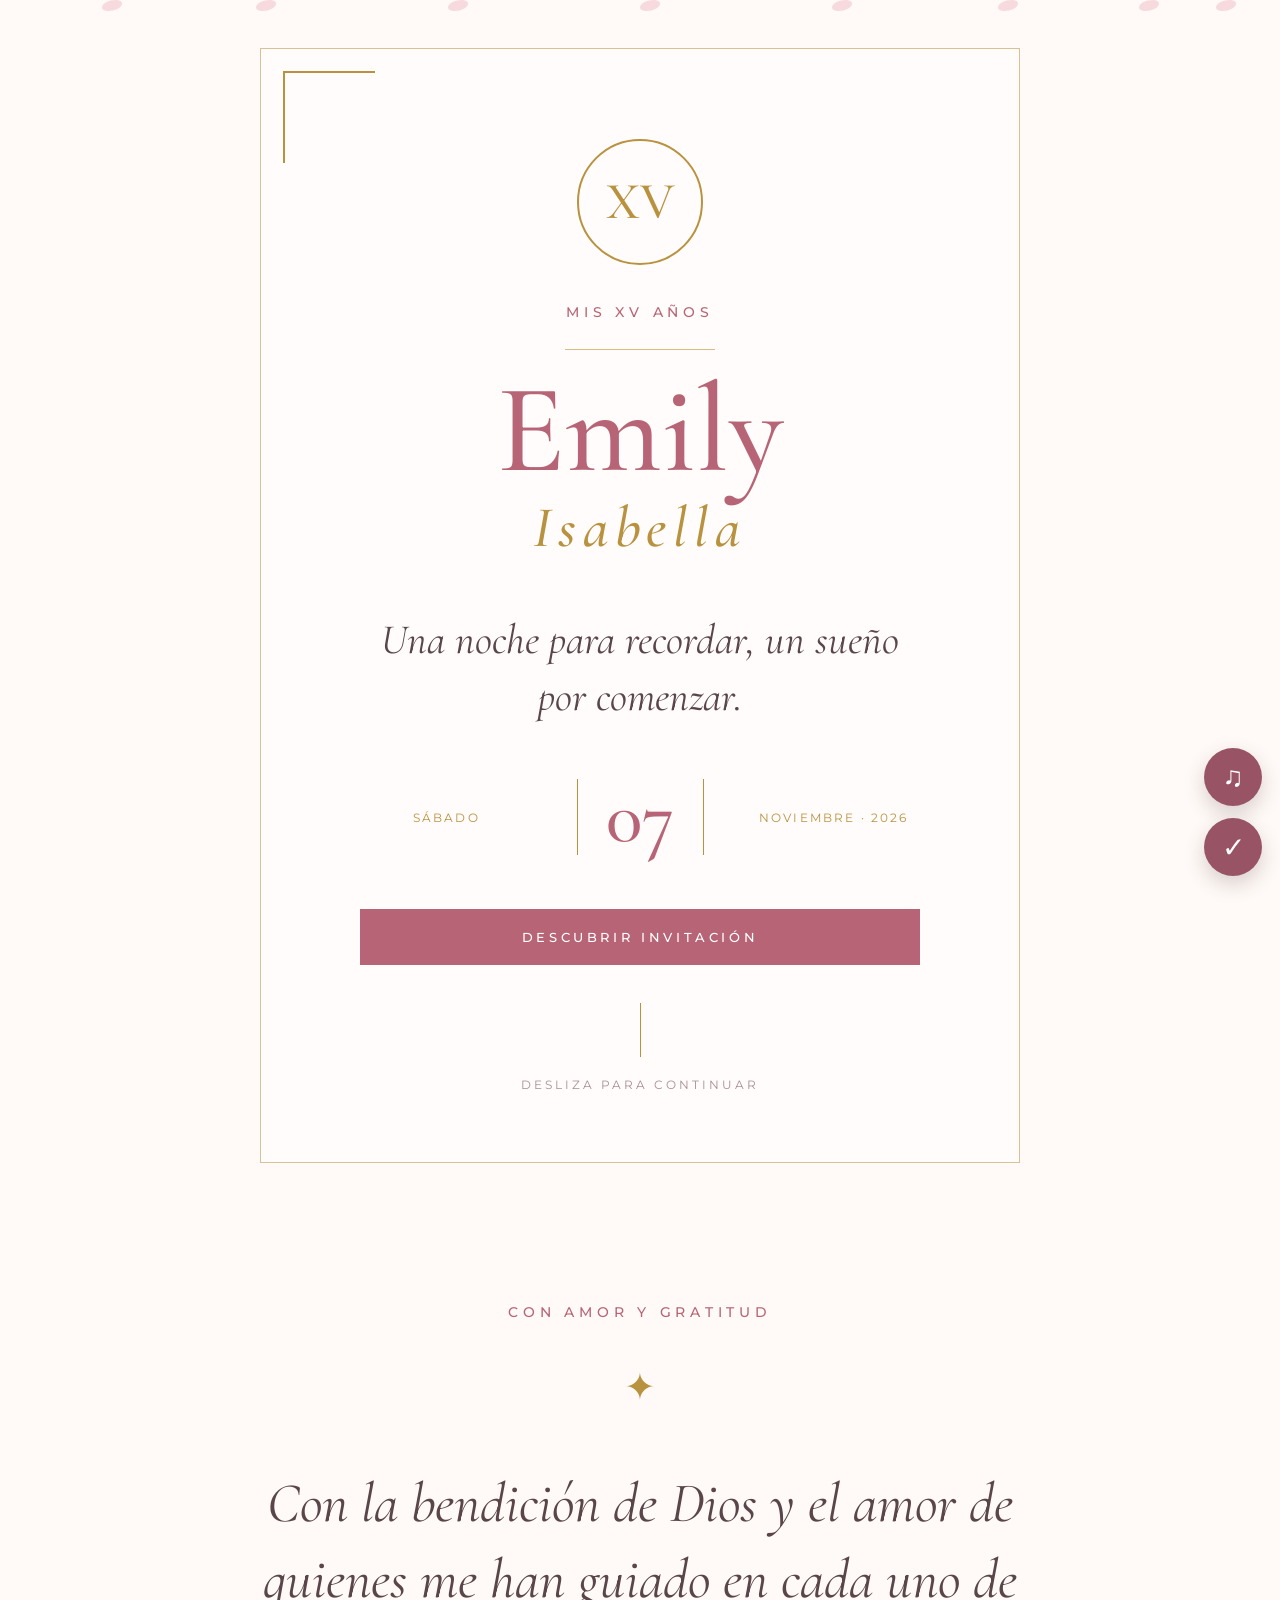
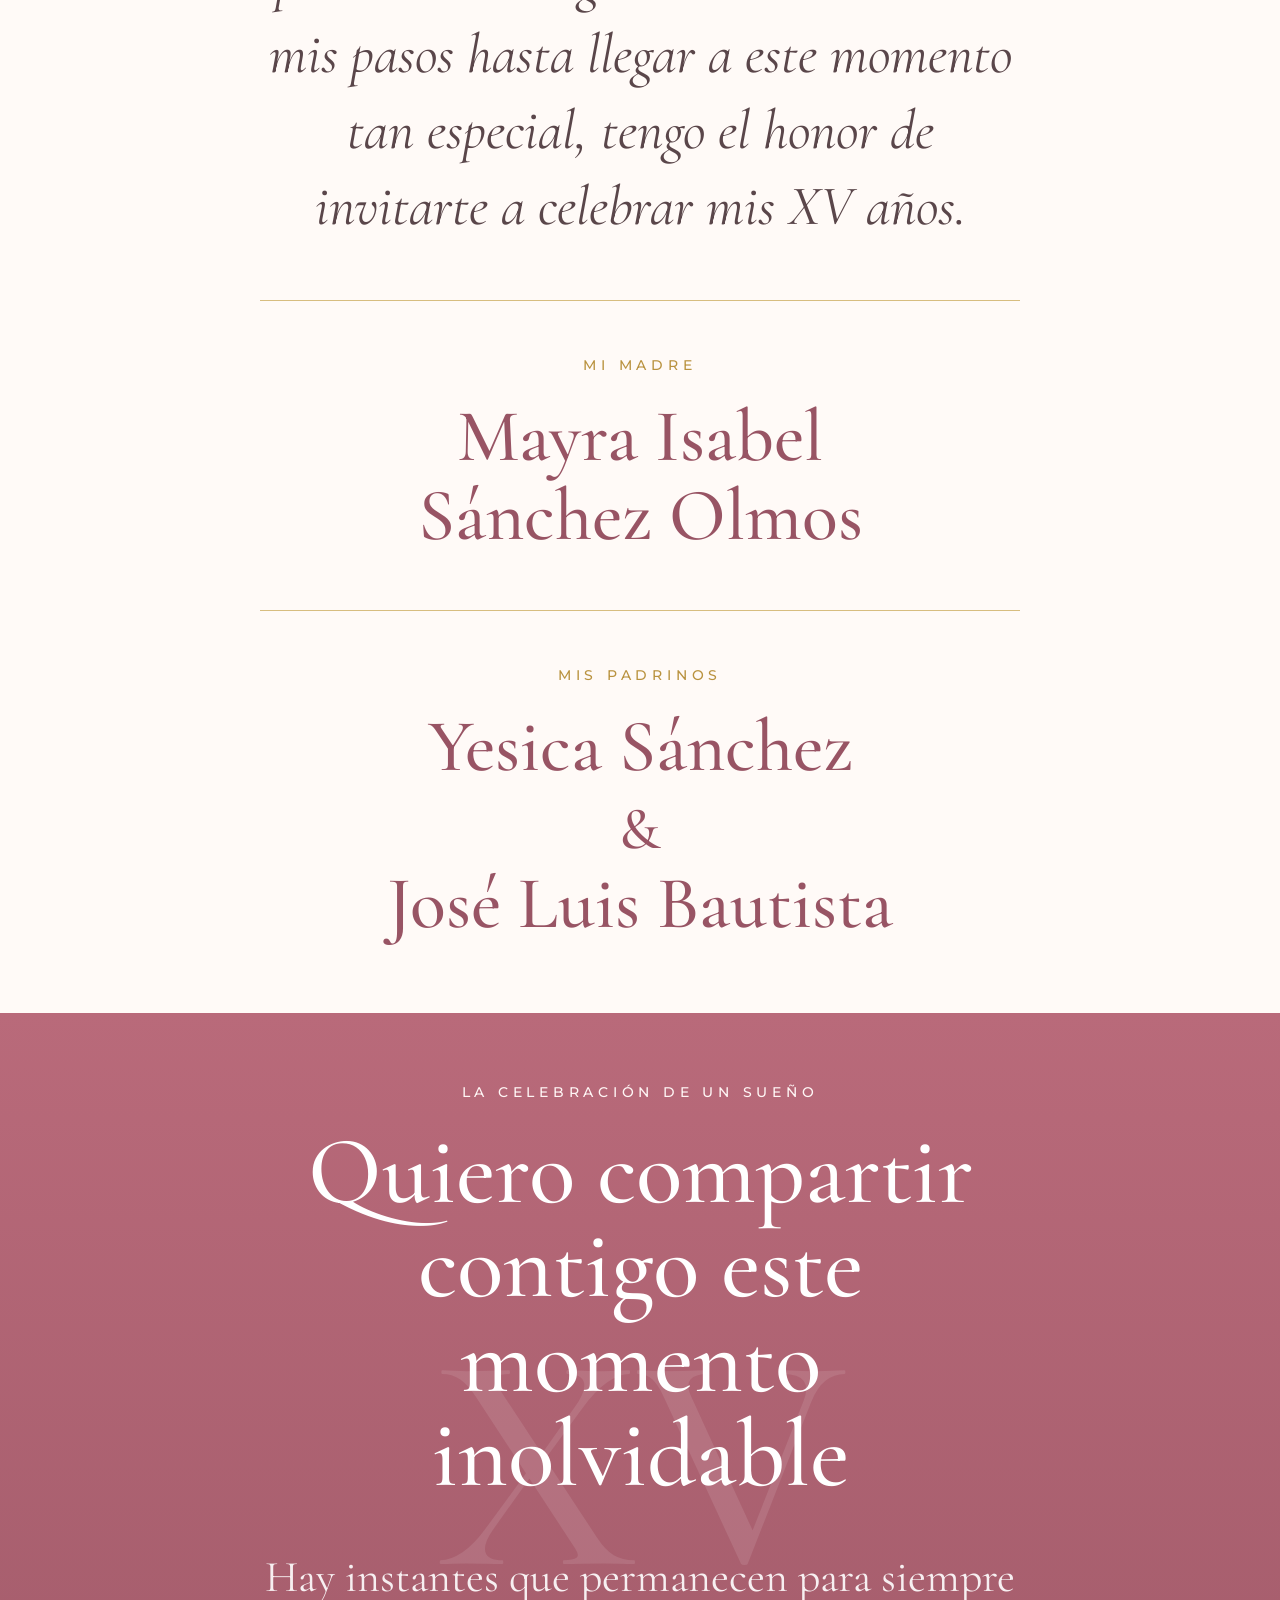
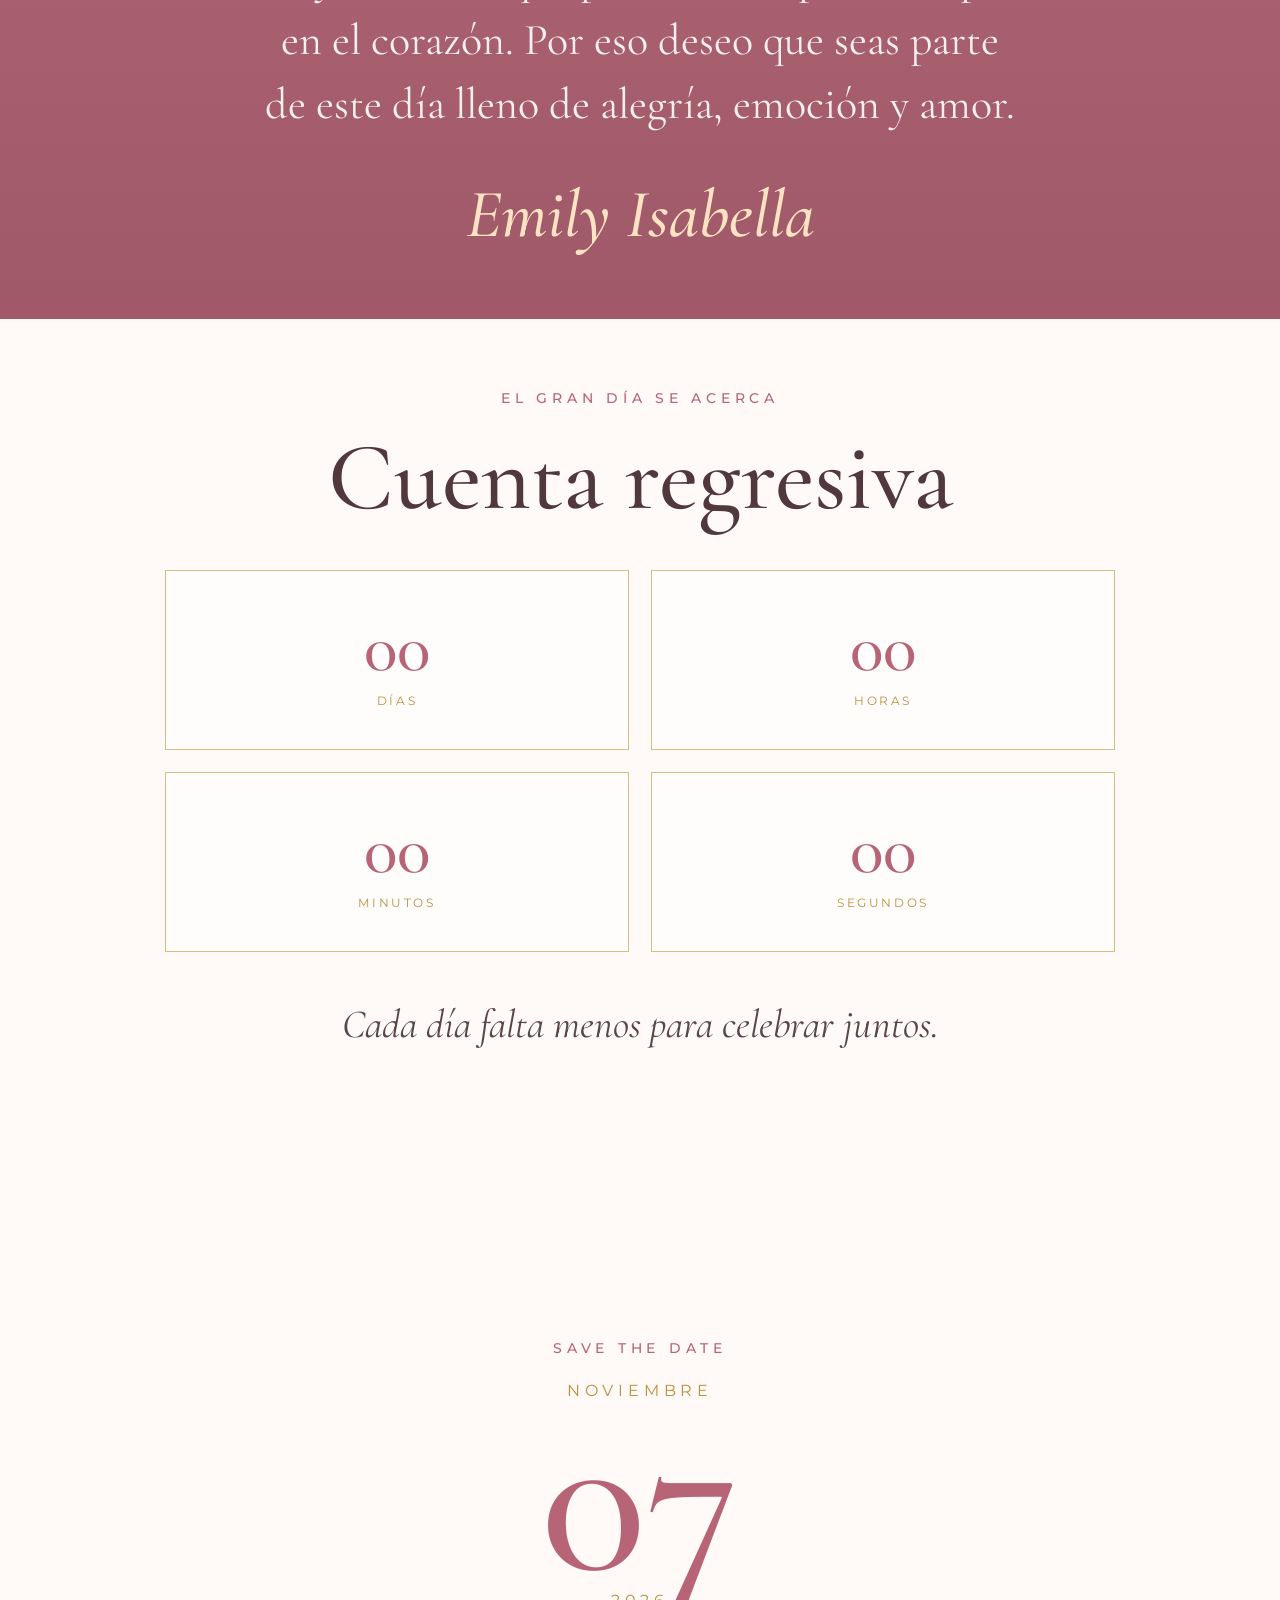
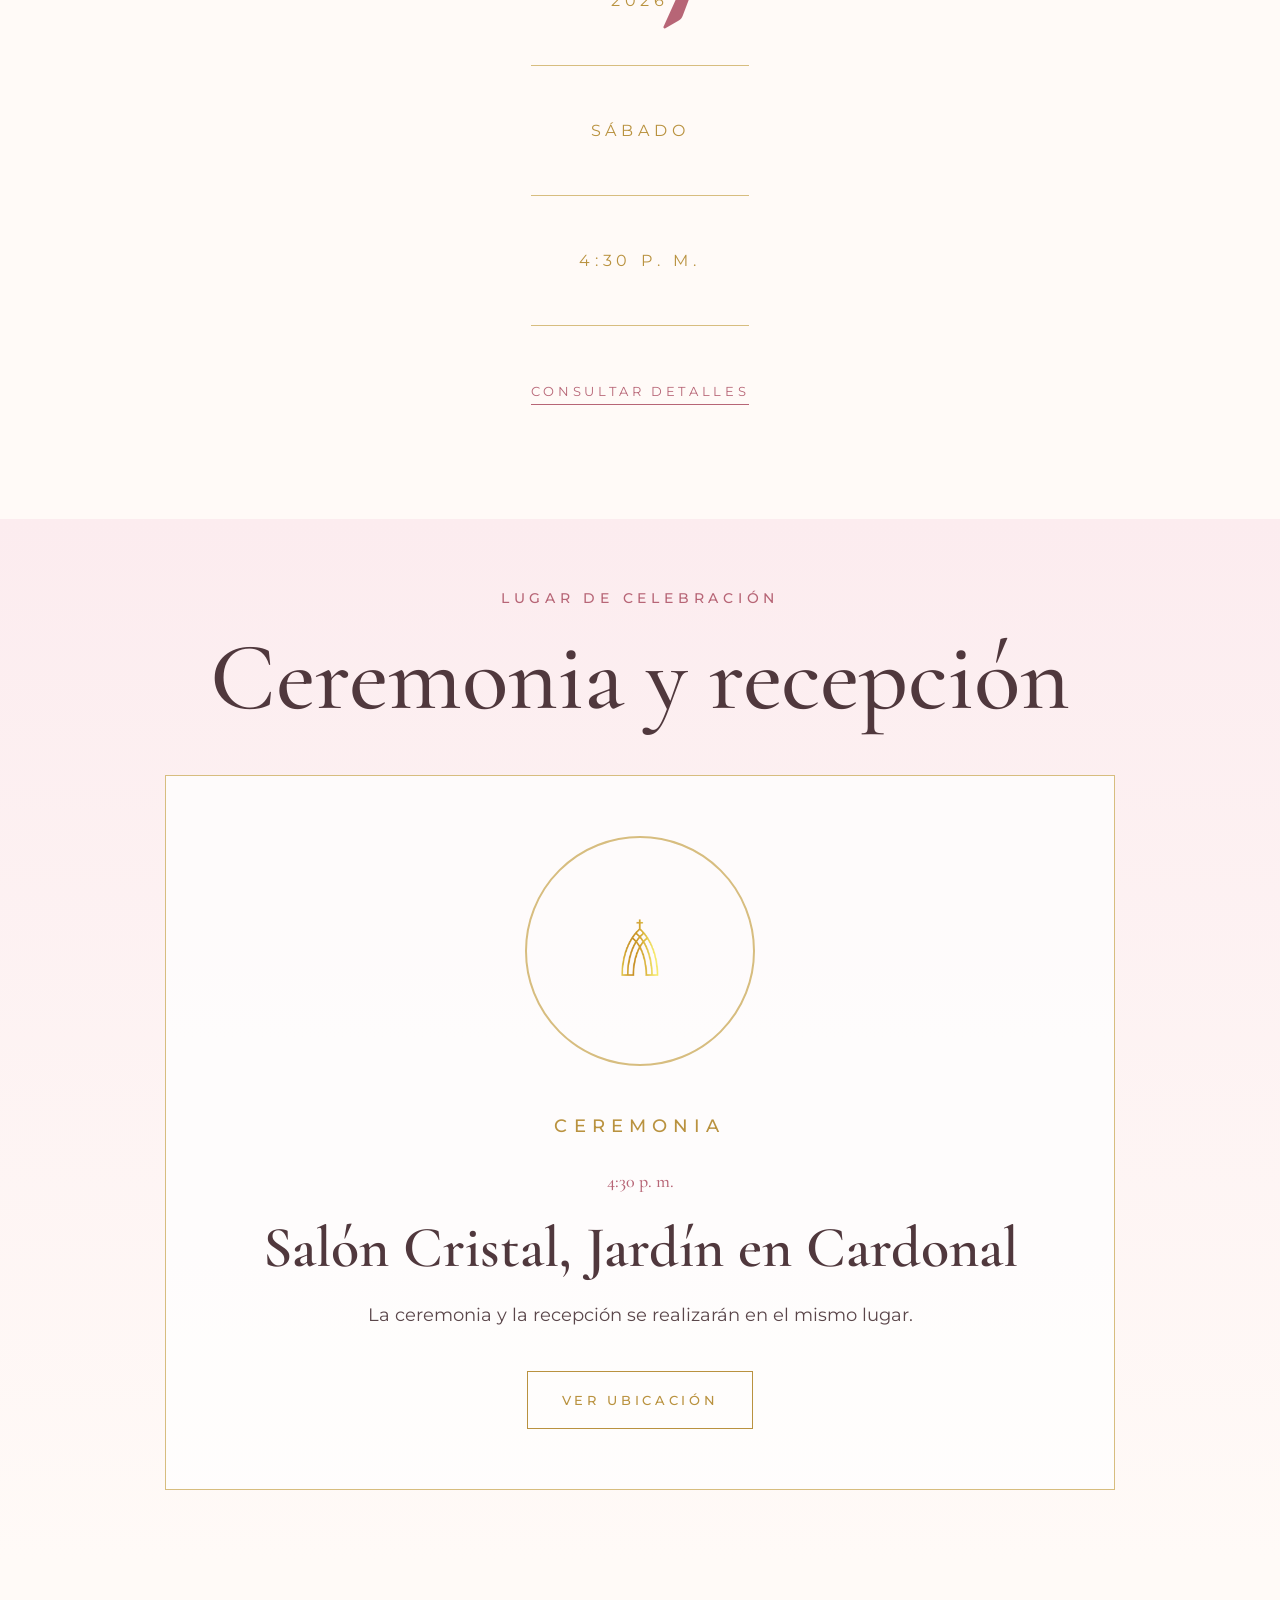
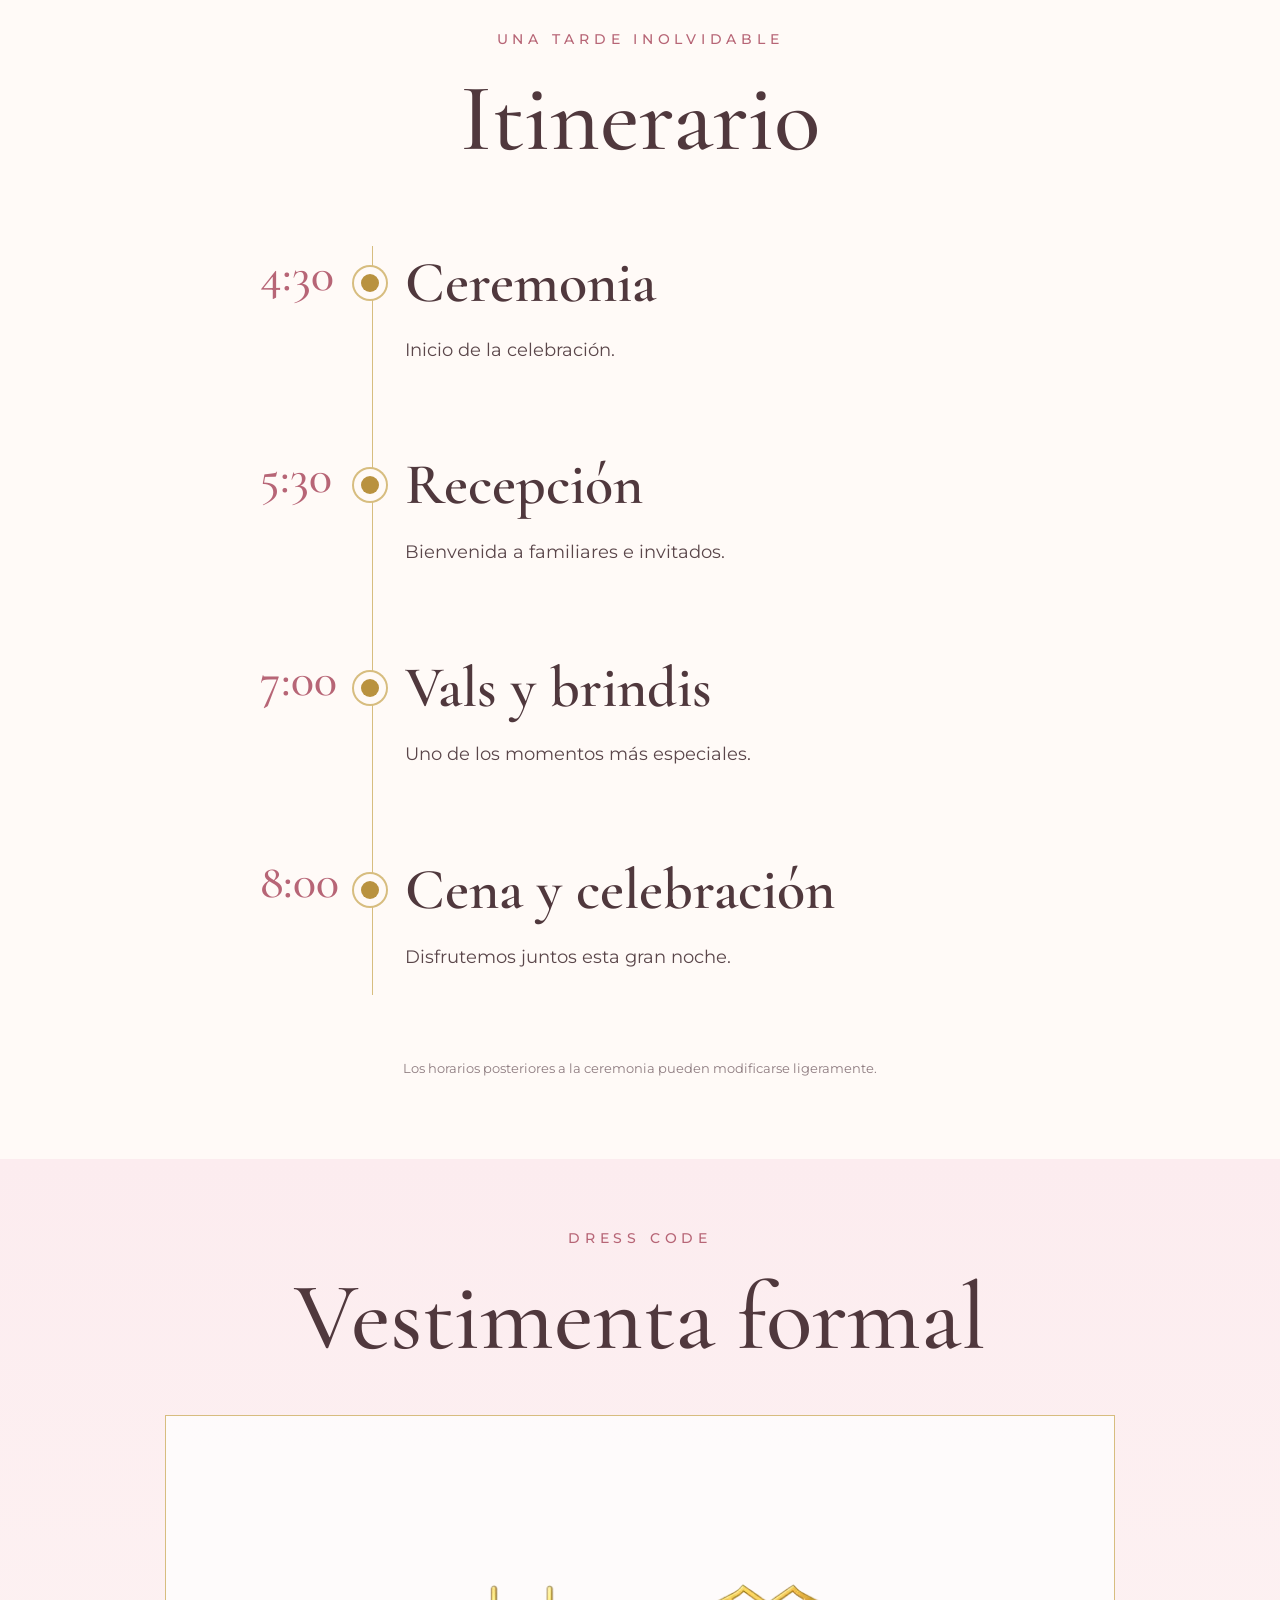
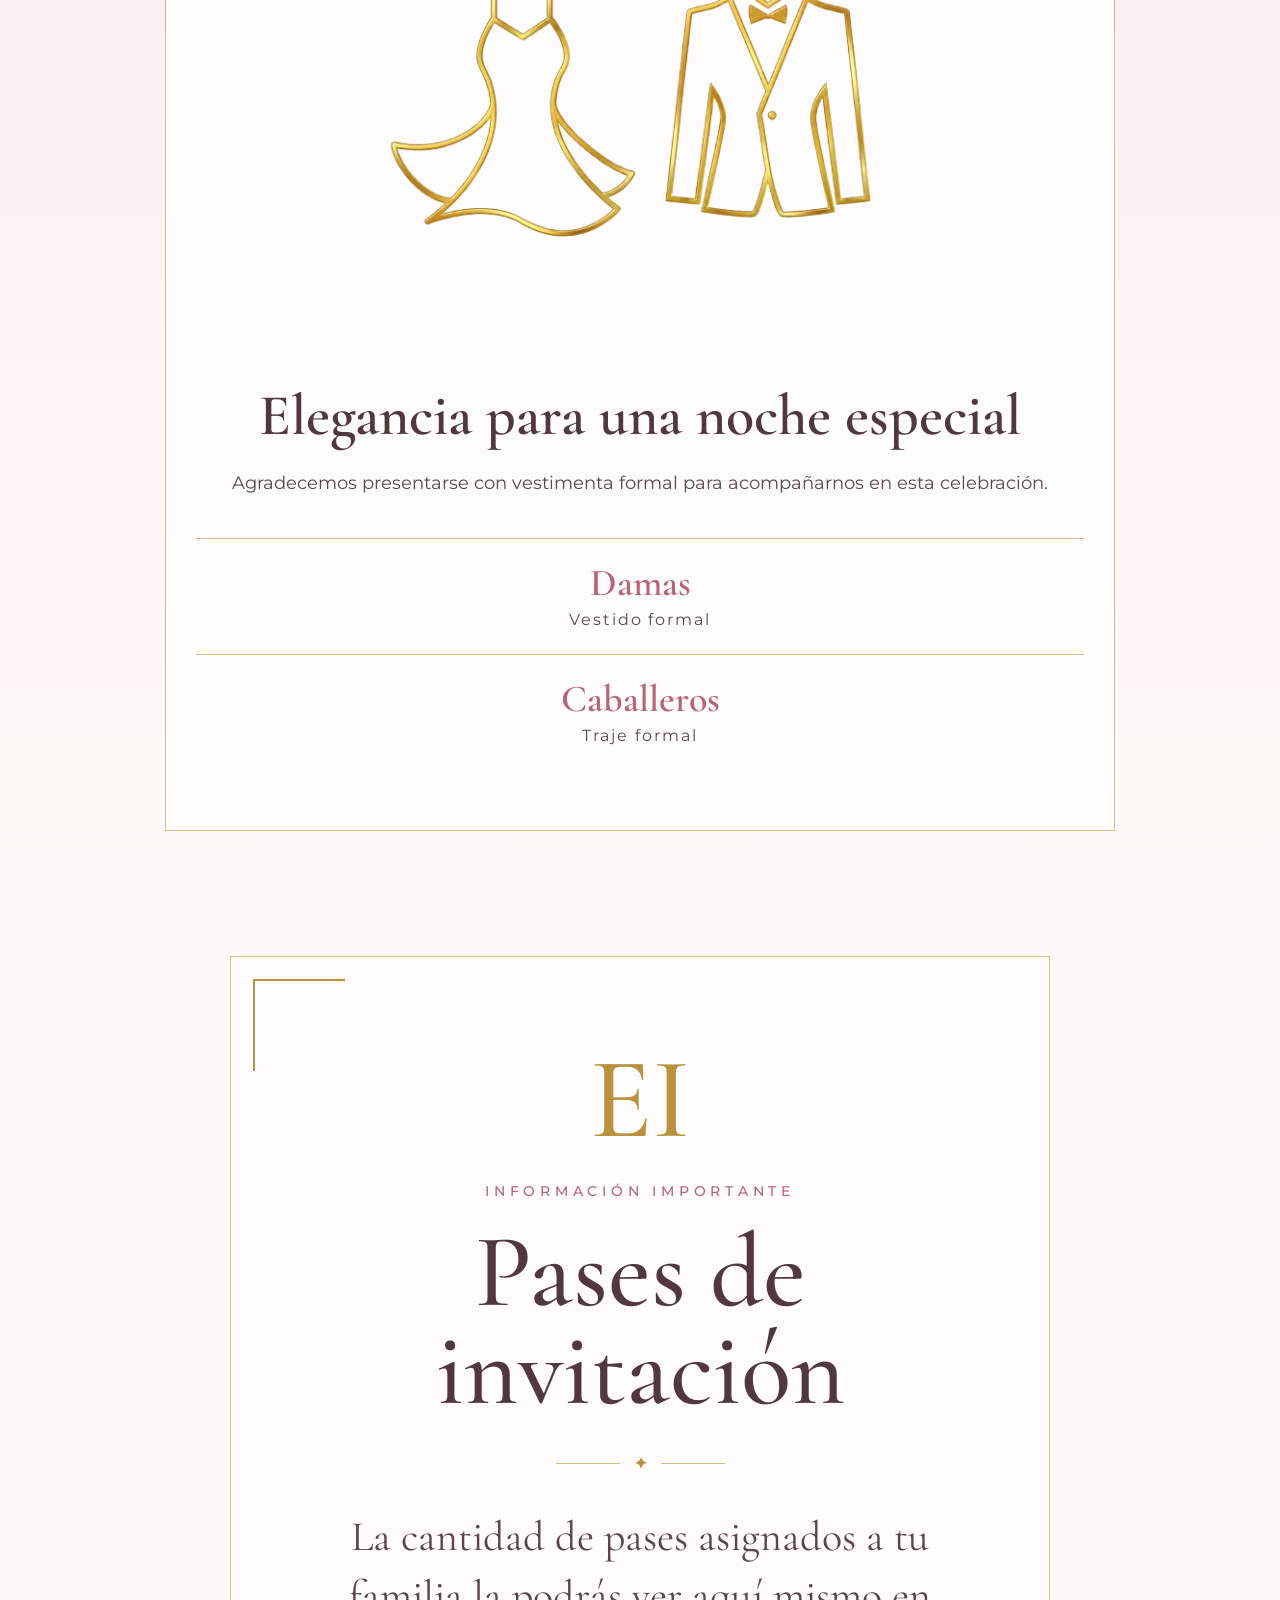
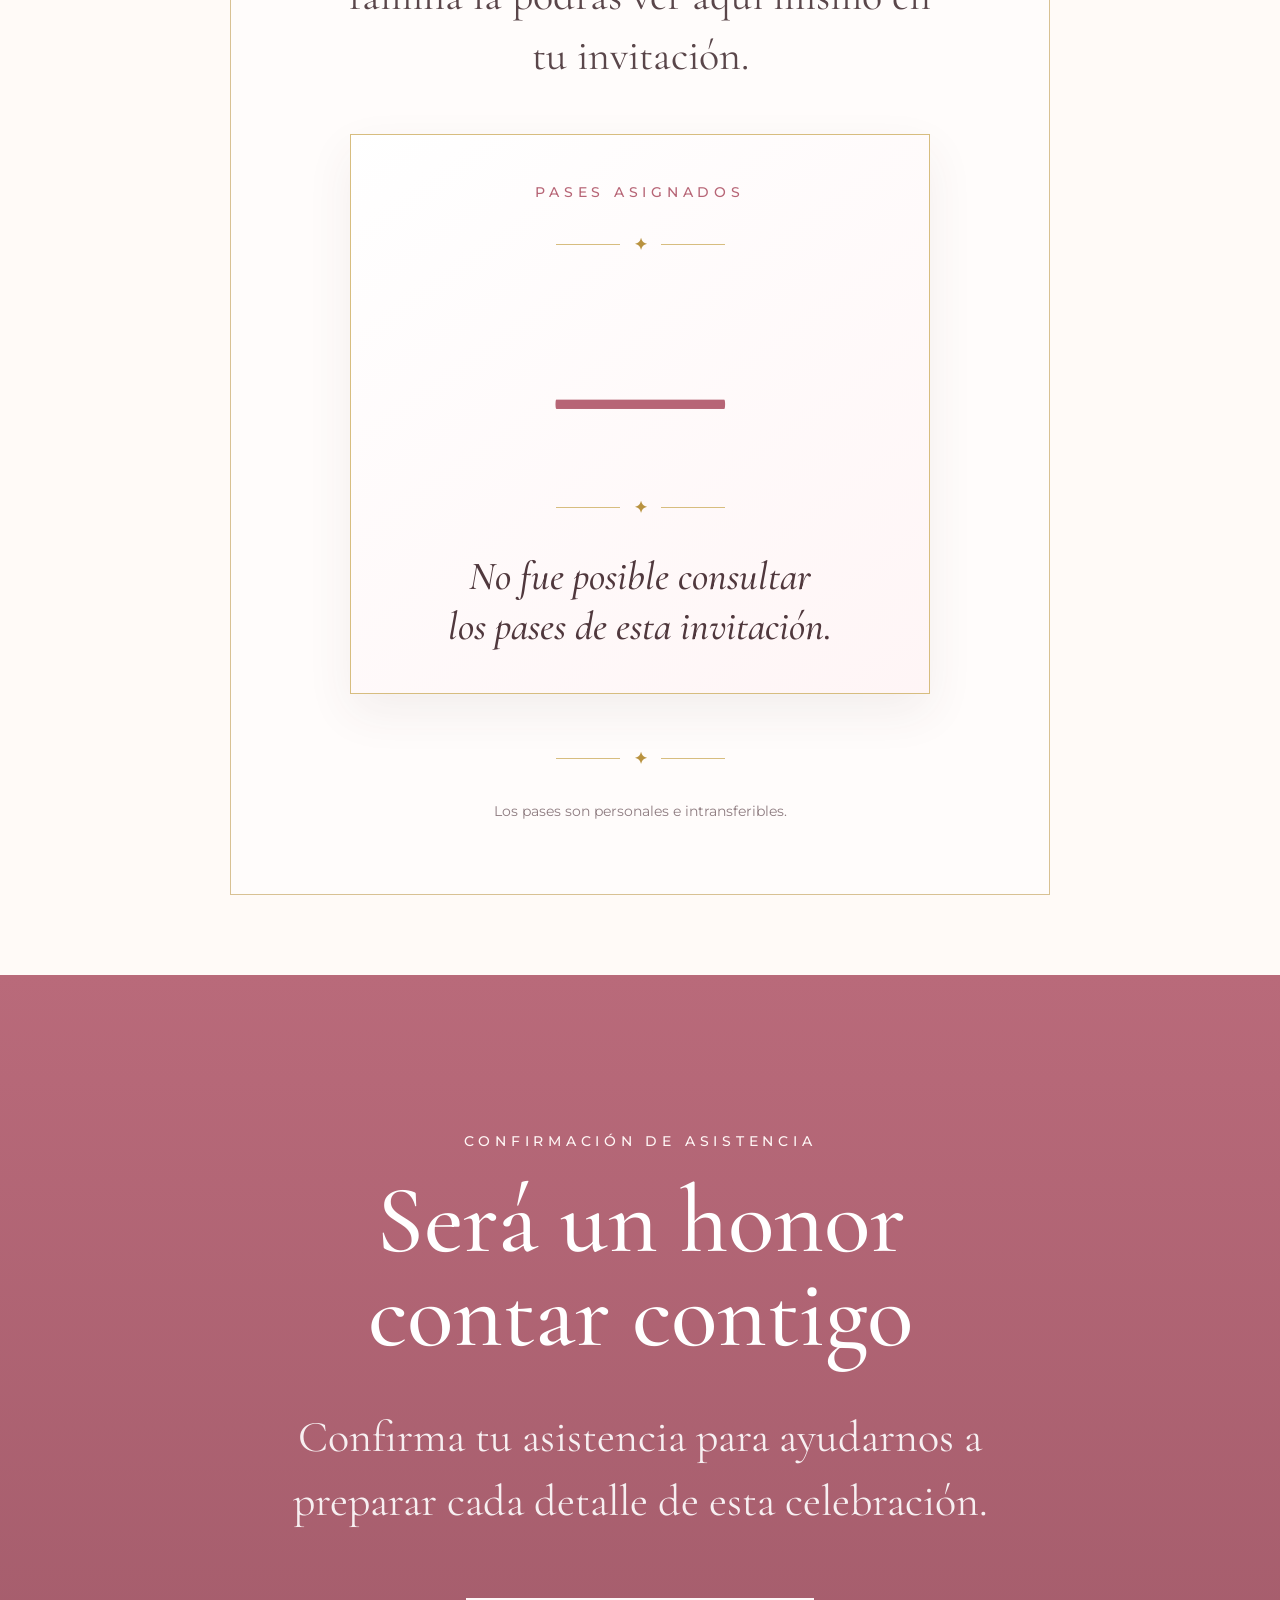
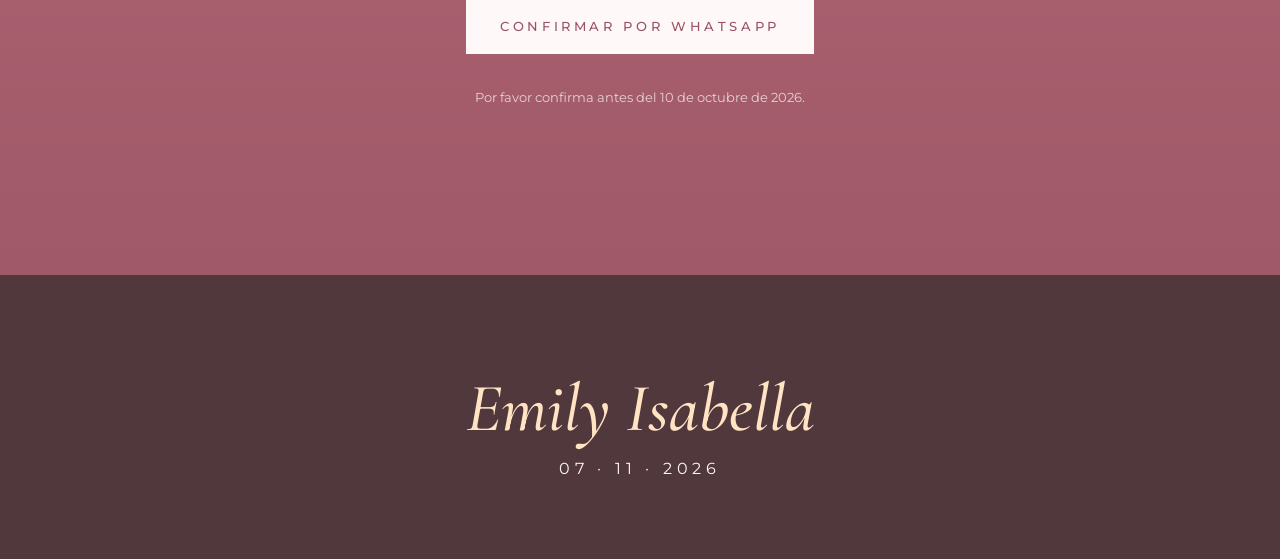
==== index.html @ a4603f51 "Invitación Emily Isabella" ====
<!DOCTYPE html>
<html lang="es">
<head>
  <meta charset="UTF-8" />
  <meta name="viewport" content="width=device-width, initial-scale=1.0" />
  <meta name="theme-color" content="#fff9f7" />
  <title>XV Emily Isabella</title>

  <link rel="preconnect" href="https://fonts.googleapis.com">
  <link rel="preconnect" href="https://fonts.gstatic.com" crossorigin>
  <link href="https://fonts.googleapis.com/css2?family=Cormorant+Garamond:ital,wght@0,400;0,500;0,600;1,400;1,500&family=Montserrat:wght@300;400;500;600&display=swap" rel="stylesheet">

  <link rel="stylesheet" href="css/styles.css" />
</head>
<body>

  <div class="progress-bar" id="progressBar"></div>

  <div class="petals" aria-hidden="true">
    <span class="petal p1"></span><span class="petal p2"></span>
    <span class="petal p3"></span><span class="petal p4"></span>
    <span class="petal p5"></span><span class="petal p6"></span>
    <span class="petal p7"></span><span class="petal p8"></span>
  </div>

  <audio id="musica" loop>
    <source src="assets/musica.mp3" type="audio/mpeg">
  </audio>

  <div class="floating-actions">
    <button class="floating-btn" id="musicBtn" aria-label="Reproducir o pausar música">♫</button>
    <button class="floating-btn" id="goConfirmBtn" aria-label="Ir a confirmación">✓</button>
  </div>

  <main>

    <section class="hero section-light" id="inicio">
      <div class="frame hero-frame">
        <div class="corner corner-tl"></div>

        <div class="monogram-circle">XV</div>
        <p class="eyebrow">MIS XV AÑOS</p>
        <div class="tiny-divider"></div>

        <h1 class="name">Emily</h1>
        <p class="middle-name">Isabella</p>

        <p class="hero-phrase">Una noche para recordar, un sueño<br>por comenzar.</p>

        <div class="date-row">
          <span>SÁBADO</span>
          <strong>07</strong>
          <span>NOVIEMBRE · 2026</span>
        </div>

        <a class="primary-btn" href="#mensaje">DESCUBRIR INVITACIÓN</a>
        <div class="scroll-line"></div>
        <p class="scroll-hint">DESLIZA PARA CONTINUAR</p>
      </div>
    </section>

    <section class="section-light" id="mensaje">
      <div class="content-narrow">
        <p class="eyebrow">CON AMOR Y GRATITUD</p>
        <div class="sparkle">✦</div>

        <p class="script-text">
          Con la bendición de Dios y el amor de quienes me han guiado en cada uno de mis pasos hasta llegar a este momento tan especial, tengo el honor de invitarte a celebrar mis XV años.
        </p>

        <div class="gold-line"></div>

        <p class="eyebrow gold">MI MADRE</p>
        <h2 class="person-name">Mayra Isabel<br>Sánchez Olmos</h2>

        <div class="gold-line"></div>

        <p class="eyebrow gold">MIS PADRINOS</p>
        <h2 class="person-name">Yesica Sánchez<br><span class="amp">&amp;</span><br>José Luis Bautista</h2>
      </div>
    </section>

    <section class="section-rose celebration">
      <div class="content-narrow">
        <div class="watermark">XV</div>
        <p class="eyebrow light">LA CELEBRACIÓN DE UN SUEÑO</p>
        <h2 class="display-light">Quiero compartir contigo este momento inolvidable</h2>

        <p class="rose-text">
          Hay instantes que permanecen para siempre en el corazón. Por eso deseo que seas parte de este día lleno de alegría, emoción y amor.
        </p>

        <p class="signature">Emily Isabella</p>
      </div>
    </section>

    <section class="section-light countdown-section">
      <div class="content-wide">
        <p class="eyebrow">EL GRAN DÍA SE ACERCA</p>
        <h2 class="display-dark">Cuenta regresiva</h2>

        <div class="countdown-grid" id="countdown">
          <div class="count-box"><strong id="days">00</strong><span>DÍAS</span></div>
          <div class="count-box"><strong id="hours">00</strong><span>HORAS</span></div>
          <div class="count-box"><strong id="minutes">00</strong><span>MINUTOS</span></div>
          <div class="count-box"><strong id="seconds">00</strong><span>SEGUNDOS</span></div>
        </div>

        <p class="script-small">Cada día falta menos para celebrar juntos.</p>
      </div>
    </section>

    <section class="section-light save-date">
      <div class="content-narrow">
        <p class="eyebrow">SAVE THE DATE</p>
        <p class="month">NOVIEMBRE</p>
        <div class="big-date">07</div>
        <p class="year">2026</p>
        <div class="gold-line"></div>
        <p class="weekday">SÁBADO</p>
        <div class="gold-line"></div>
        <p class="event-time">4:30 P. M.</p>
        <div class="gold-line"></div>
        <a class="text-link" href="#lugar">CONSULTAR DETALLES</a>
      </div>
    </section>

    <section class="section-soft" id="lugar">
      <div class="content-wide">
        <p class="eyebrow">LUGAR DE CELEBRACIÓN</p>
        <h2 class="display-dark">Ceremonia y recepción</h2>

        <div class="venue-card">
          <div class="church-icon"><img src="assets/iglesia.png" alt="Icono de iglesia"></div>
          <p class="eyebrow gold">CEREMONIA</p>
          <p class="venue-time">4:30 p. m.</p>
          <h3>Salón Cristal, Jardín en Cardonal</h3>
          <p>La ceremonia y la recepción se realizarán en el mismo lugar.</p>
          <a class="outline-btn" href="https://maps.app.goo.gl/pCCaTfniqAKEzQYV6" target="_blank" rel="noopener">VER UBICACIÓN</a>
        </div>
      </div>
    </section>

    <section class="section-light itinerary">
      <div class="content-wide">
        <p class="eyebrow">UNA TARDE INOLVIDABLE</p>
        <h2 class="display-dark">Itinerario</h2>

        <div class="timeline">
          <div class="timeline-item"><time>4:30</time><div><h3>Ceremonia</h3><p>Inicio de la celebración.</p></div></div>
          <div class="timeline-item"><time>5:30</time><div><h3>Recepción</h3><p>Bienvenida a familiares e invitados.</p></div></div>
          <div class="timeline-item"><time>7:00</time><div><h3>Vals y brindis</h3><p>Uno de los momentos más especiales.</p></div></div>
          <div class="timeline-item"><time>8:00</time><div><h3>Cena y celebración</h3><p>Disfrutemos juntos esta gran noche.</p></div></div>
        </div>

        <p class="small-note">Los horarios posteriores a la ceremonia pueden modificarse ligeramente.</p>
      </div>
    </section>

    <section class="section-soft dress-code">
      <div class="content-wide">
        <p class="eyebrow">DRESS CODE</p>
        <h2 class="display-dark">Vestimenta formal</h2>

        <div class="dress-card">
          <div class="dress-image"><img src="assets/vestimenta-formal.png" alt="Vestimenta formal para damas y caballeros"></div>
          <h3>Elegancia para una noche especial</h3>
          <p>Agradecemos presentarse con vestimenta formal para acompañarnos en esta celebración.</p>

          <div class="dress-options">
            <div><strong>Damas</strong><span>Vestido formal</span></div>
            <div><strong>Caballeros</strong><span>Traje formal</span></div>
          </div>
        </div>
      </div>
    </section>

    <section class="section-light passes-section" id="pases-invitacion">
      <div class="passes-frame">
        <div class="corner corner-tl"></div>

        <p class="passes-initials">EI</p>
        <p class="eyebrow">INFORMACIÓN IMPORTANTE</p>
        <h2 class="passes-title">Pases de<br>invitación</h2>

        <div class="ornament"><span></span><b>✦</b><span></span></div>

        <p class="passes-description">
          La cantidad de pases asignados a tu familia la podrás ver aquí mismo en tu invitación.
        </p>

        <div class="passes-card">
          <p class="eyebrow">PASES ASIGNADOS</p>
          <div class="ornament"><span></span><b>✦</b><span></span></div>
          <p class="passes-number" id="numeroPases">—</p>
          <div class="ornament"><span></span><b>✦</b><span></span></div>
          <p class="passes-valid" id="textoPasesValidos">Consultando tus pases...</p>
        </div>

        <div class="ornament final-ornament"><span></span><b>✦</b><span></span></div>
        <p class="passes-note">Los pases son personales e intransferibles.</p>
      </div>
    </section>

    <section class="section-rose confirm-section" id="confirmar">
      <div class="content-narrow">
        <p class="eyebrow light">CONFIRMACIÓN DE ASISTENCIA</p>
        <h2 class="display-light">Será un honor contar contigo</h2>
        <p class="rose-text">Confirma tu asistencia para ayudarnos a preparar cada detalle de esta celebración.</p>

        <a class="light-btn" id="whatsappBtn" href="#" target="_blank" rel="noopener">CONFIRMAR POR WHATSAPP</a>

        <p class="small-light">Por favor confirma antes del 10 de octubre de 2026.</p>
      </div>
    </section>

    <footer>
      <p class="signature">Emily Isabella</p>
      <p>07 · 11 · 2026</p>
    </footer>

  </main>

  <script src="js/app.js"></script>
</body>
</html>
---- css/styles.css ----
:root {
  --ivory: #fffaf7;
  --soft: #fdf0f2;
  --rose: #b76576;
  --rose-dark: #985464;
  --mauve: #50383d;
  --gold: #b9923f;
  --gold-soft: #d7bd7f;
  --text: #5a464a;
  --muted: #8e7c80;
}

* { box-sizing: border-box; }
html { scroll-behavior: smooth; }
body {
  margin: 0;
  background: var(--ivory);
  color: var(--text);
  font-family: "Montserrat", sans-serif;
  overflow-x: hidden;
}
a { color: inherit; text-decoration: none; }
button, a { -webkit-tap-highlight-color: transparent; }

.progress-bar {
  position: fixed;
  top: 0; left: 0;
  width: 0; height: 5px;
  z-index: 1000;
  background: linear-gradient(90deg, var(--rose), var(--gold-soft));
}

section {
  position: relative;
  min-height: 100vh;
  padding: 70px 24px;
  overflow: hidden;
}
.section-light { background: var(--ivory); }
.section-soft { background: linear-gradient(180deg, #fcecef, #fffaf7); }
.section-rose { background: linear-gradient(180deg, #b96a7a, #9f5968); color: white; }

.content-narrow { max-width: 760px; margin: 0 auto; text-align: center; position: relative; z-index: 2; }
.content-wide { max-width: 950px; margin: 0 auto; text-align: center; position: relative; z-index: 2; }

.frame, .passes-frame {
  position: relative;
  max-width: 760px;
  margin: 0 auto;
  padding: 72px 30px 58px;
  border: 1px solid rgba(185,146,63,.55);
  background: rgba(255,255,255,.58);
  text-align: center;
}
.corner {
  position: absolute;
  width: 92px; height: 92px;
}
.corner-tl {
  top: 22px; left: 22px;
  border-top: 2px solid var(--gold);
  border-left: 2px solid var(--gold);
}

.hero {
  display: grid;
  place-items: center;
  padding-top: 48px;
}
.hero-frame { width: min(92vw, 760px); }
.monogram-circle {
  width: 126px; height: 126px;
  border: 2px solid var(--gold);
  border-radius: 50%;
  display: grid; place-items: center;
  margin: 18px auto 38px;
  color: var(--gold);
  font: 500 52px/1 "Cormorant Garamond", serif;
}
.eyebrow {
  margin: 0 0 24px;
  color: var(--rose);
  font-size: 14px;
  letter-spacing: .34em;
  font-weight: 500;
}
.eyebrow.gold { color: var(--gold); }
.eyebrow.light { color: #fff6f5; }
.tiny-divider { width: 150px; height: 1px; background: var(--gold-soft); margin: 28px auto; }

.name {
  margin: 0;
  color: var(--rose);
  font: 500 clamp(76px, 16vw, 126px)/.84 "Cormorant Garamond", serif;
}
.middle-name {
  margin: 15px 0 55px;
  color: var(--gold);
  font: italic 500 clamp(38px, 8vw, 58px)/1 "Cormorant Garamond", serif;
  letter-spacing: .12em;
}
.hero-phrase, .script-text, .script-small {
  font-family: "Cormorant Garamond", serif;
  font-style: italic;
  color: var(--text);
}
.hero-phrase { font-size: clamp(28px, 6vw, 42px); line-height: 1.35; }
.date-row {
  display: grid;
  grid-template-columns: 1fr auto 1fr;
  align-items: center;
  gap: 24px;
  margin: 54px auto;
  max-width: 600px;
  color: var(--gold);
}
.date-row strong {
  padding: 0 28px;
  color: var(--rose);
  font: 500 76px/1 "Cormorant Garamond", serif;
  border-left: 1px solid var(--gold);
  border-right: 1px solid var(--gold);
}
.date-row span { font-size: 12px; letter-spacing: .18em; }

.primary-btn, .light-btn, .outline-btn {
  display: inline-block;
  padding: 20px 34px;
  border: none;
  font-size: 13px;
  letter-spacing: .28em;
  font-weight: 500;
}
.primary-btn { width: min(100%, 560px); background: var(--rose); color: #fff; }
.light-btn { background: #fff8f8; color: var(--rose-dark); margin-top: 20px; }
.outline-btn { border: 1px solid var(--gold); color: var(--gold); margin-top: 22px; }
.scroll-line { height: 54px; width: 1px; background: var(--gold); margin: 38px auto 20px; }
.scroll-hint { color: #a88f94; font-size: 12px; letter-spacing: .25em; }

.sparkle { color: var(--gold); font-size: 38px; margin: 42px 0; }
.script-text { font-size: clamp(34px, 7vw, 56px); line-height: 1.35; }
.gold-line { height: 1px; background: var(--gold-soft); margin: 55px 0; }
.person-name {
  margin: 0;
  color: var(--rose-dark);
  font: 500 clamp(48px, 11vw, 74px)/1.06 "Cormorant Garamond", serif;
}
.amp { color: var(--rose-dark); font-size: .8em; }

.celebration { display: grid; place-items: center; }
.watermark {
  position: absolute;
  inset: 0;
  display: grid; place-items: center;
  color: rgba(255,255,255,.10);
  font: 500 310px/1 "Cormorant Garamond", serif;
  z-index: -1;
}
.display-light, .display-dark {
  margin: 12px 0 38px;
  font: 500 clamp(58px, 12vw, 96px)/.98 "Cormorant Garamond", serif;
}
.display-light { color: white; }
.display-dark { color: var(--mauve); }
.rose-text {
  font: 400 clamp(28px, 6vw, 44px)/1.45 "Cormorant Garamond", serif;
  color: rgba(255,255,255,.9);
}
.signature {
  margin: 35px 0 0;
  color: #ffe3c3;
  font: italic 500 clamp(42px, 9vw, 68px)/1 "Cormorant Garamond", serif;
}

.countdown-grid {
  display: grid;
  grid-template-columns: repeat(2, minmax(130px, 1fr));
  gap: 22px;
  margin-top: 45px;
}
.count-box {
  padding: 36px 15px;
  min-height: 180px;
  border: 1px solid var(--gold-soft);
  background: rgba(255,255,255,.7);
  display: flex; flex-direction: column; align-items: center; justify-content: center;
}
.count-box strong { color: var(--rose); font: 500 70px/1 "Cormorant Garamond", serif; }
.count-box span { color: var(--gold); letter-spacing: .22em; font-size: 12px; margin-top: 10px; }
.script-small { font-size: clamp(28px, 6vw, 40px); margin-top: 48px; }

.save-date { display: grid; place-items: center; }
.month, .weekday, .event-time, .year {
  color: var(--gold);
  letter-spacing: .30em;
  font-size: 16px;
}
.big-date {
  color: var(--rose);
  font: 500 clamp(130px, 32vw, 220px)/.75 "Cormorant Garamond", serif;
}
.year { margin-top: 10px; }
.text-link { color: var(--rose); letter-spacing: .28em; border-bottom: 1px solid var(--rose); padding-bottom: 5px; font-size: 13px; }

.venue-card, .dress-card {
  margin-top: 50px;
  padding: 60px 30px;
  border: 1px solid var(--gold-soft);
  background: rgba(255,255,255,.74);
}
.church-icon {
  width: 230px; height: 230px;
  border: 2px solid var(--gold-soft);
  border-radius: 50%;
  display: grid; place-items: center;
  margin: 0 auto 45px;
  color: var(--gold);
  font-size: 84px;
}
.venue-time { color: var(--rose); font: 500 84px/1 "Cormorant Garamond", serif; margin: 20px 0; }
.venue-card h3, .dress-card h3, .timeline h3 {
  color: var(--mauve);
  font: 600 clamp(36px, 8vw, 58px)/1.1 "Cormorant Garamond", serif;
  margin: 0 0 20px;
}
.venue-card p, .dress-card p, .timeline p { font-size: 18px; line-height: 1.7; }

.timeline {
  position: relative;
  max-width: 760px;
  margin: 50px auto 0;
}
.timeline::before {
  content: "";
  position: absolute;
  left: 112px;
  top: 30px; bottom: 30px;
  width: 1px;
  background: var(--gold-soft);
}
.timeline-item {
  display: grid;
  grid-template-columns: 90px 1fr;
  gap: 55px;
  text-align: left;
  padding: 35px 0;
  position: relative;
}
.timeline-item::before {
  content: "";
  position: absolute;
  left: 101px; top: 58px;
  width: 18px; height: 18px;
  border-radius: 50%;
  background: var(--gold);
  box-shadow: 0 0 0 7px var(--ivory), 0 0 0 9px var(--gold-soft);
}
.timeline time { color: var(--rose); font: 500 48px/1 "Cormorant Garamond", serif; }
.small-note, .small-light { font-size: 13px; color: var(--muted); margin-top: 35px; }
.small-light { color: rgba(255,255,255,.72); }

.dress-icons { color: var(--gold); font-size: 90px; margin: 20px 0 45px; }
.dress-options { margin-top: 40px; }
.dress-options div { padding: 25px 0; border-top: 1px solid var(--gold-soft); }
.dress-options strong {
  display: block;
  color: var(--rose);
  font: 600 38px/1 "Cormorant Garamond", serif;
}
.dress-options span { display: block; margin-top: 8px; letter-spacing: .12em; }

.passes-section { padding: 55px 18px 80px; }
.passes-frame { max-width: 820px; padding: 85px 24px 60px; }
.passes-initials {
  margin: 0 0 25px;
  color: var(--gold);
  font: 500 clamp(74px, 18vw, 115px)/1 "Cormorant Garamond", serif;
}
.passes-title {
  color: var(--mauve);
  font: 500 clamp(65px, 15vw, 104px)/.94 "Cormorant Garamond", serif;
  margin: 0;
}
.ornament {
  display: flex; align-items: center; justify-content: center;
  gap: 14px; margin: 34px 0;
  color: var(--gold);
}
.ornament span { width: 64px; height: 1px; background: var(--gold-soft); }
.passes-description {
  max-width: 620px;
  margin: 0 auto 48px;
  font: 400 clamp(28px, 6vw, 42px)/1.42 "Cormorant Garamond", serif;
}
.passes-card {
  max-width: 580px;
  margin: 0 auto;
  padding: 48px 24px 42px;
  border: 1px solid var(--gold-soft);
  background: linear-gradient(145deg, rgba(255,255,255,.95), rgba(255,244,245,.86));
  box-shadow: 0 18px 45px rgba(80,56,61,.07);
}
.passes-number {
  margin: 5px 0;
  color: var(--rose);
  font: 500 clamp(140px, 34vw, 220px)/.8 "Cormorant Garamond", serif;
}
.passes-valid {
  margin: 18px 0 0;
  color: var(--mauve);
  font: italic 500 clamp(28px, 6vw, 40px)/1.25 "Cormorant Garamond", serif;
}
.final-ornament { margin-top: 55px; }
.passes-note { color: var(--muted); font-size: 14px; }

.confirm-section { display: grid; place-items: center; }

footer {
  padding: 65px 20px;
  text-align: center;
  background: #50383d;
  color: #fff7f3;
}
footer p:last-child { letter-spacing: .30em; }

.floating-actions {
  position: fixed;
  right: 18px;
  bottom: 24px;
  z-index: 999;
  display: flex;
  flex-direction: column;
  gap: 12px;
}
.floating-btn {
  width: 58px; height: 58px;
  border: none; border-radius: 50%;
  color: white; background: var(--rose-dark);
  font-size: 28px;
  box-shadow: 0 8px 20px rgba(80,56,61,.22);
}

.petals { position: fixed; inset: 0; pointer-events: none; z-index: 20; overflow: hidden; }
.petal {
  position: absolute;
  width: 20px; height: 11px;
  border-radius: 70% 30% 70% 30%;
  background: rgba(226,151,168,.32);
  animation: fall 16s linear infinite;
}
.p1{left:8%;animation-delay:-2s}.p2{left:20%;animation-delay:-10s}.p3{left:35%;animation-delay:-6s}
.p4{left:50%;animation-delay:-13s}.p5{left:65%;animation-delay:-4s}.p6{left:78%;animation-delay:-9s}
.p7{left:89%;animation-delay:-15s}.p8{left:95%;animation-delay:-1s}
@keyframes fall {
  from { transform: translateY(-12vh) rotate(0deg); }
  to { transform: translateY(112vh) rotate(420deg); }
}

@media (max-width: 620px) {
  section { min-height: auto; padding: 58px 16px; }
  .hero { min-height: 100vh; padding: 24px 12px; }
  .frame { padding: 64px 16px 50px; }
  .corner { width: 65px; height: 65px; }
  .date-row { gap: 10px; }
  .date-row strong { padding: 0 14px; font-size: 58px; }
  .date-row span { font-size: 9px; }
  .timeline::before { left: 82px; }
  .timeline-item { grid-template-columns: 65px 1fr; gap: 38px; }
  .timeline-item::before { left: 72px; }
  .timeline time { font-size: 39px; }
  .floating-btn { width: 54px; height: 54px; }
}


/* Imágenes personalizadas */
.church-icon img {
  width: 58%;
  height: 58%;
  object-fit: contain;
  display: block;
}

.dress-image {
  width: min(100%, 620px);
  margin: 10px auto 45px;
  padding: 24px;
}

.dress-image img {
  width: 100%;
  height: auto;
  display: block;
  object-fit: contain;
}
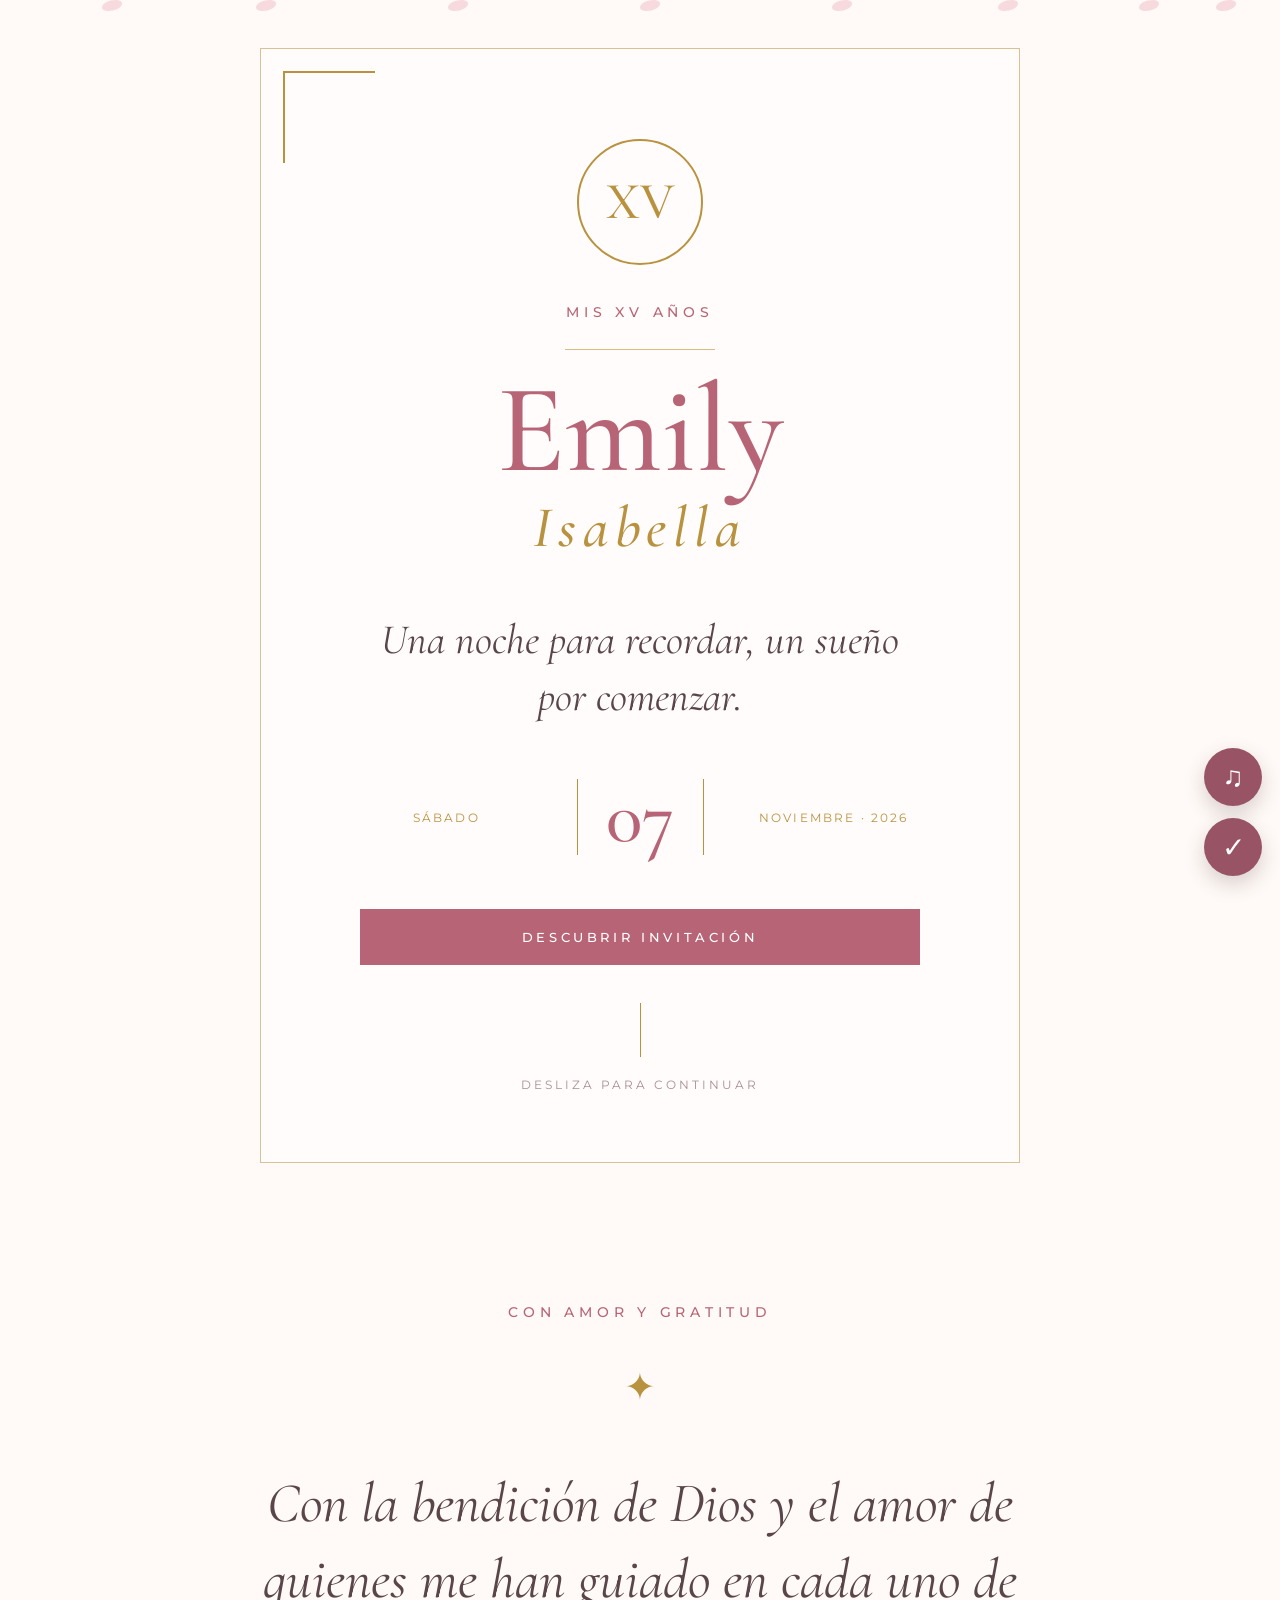
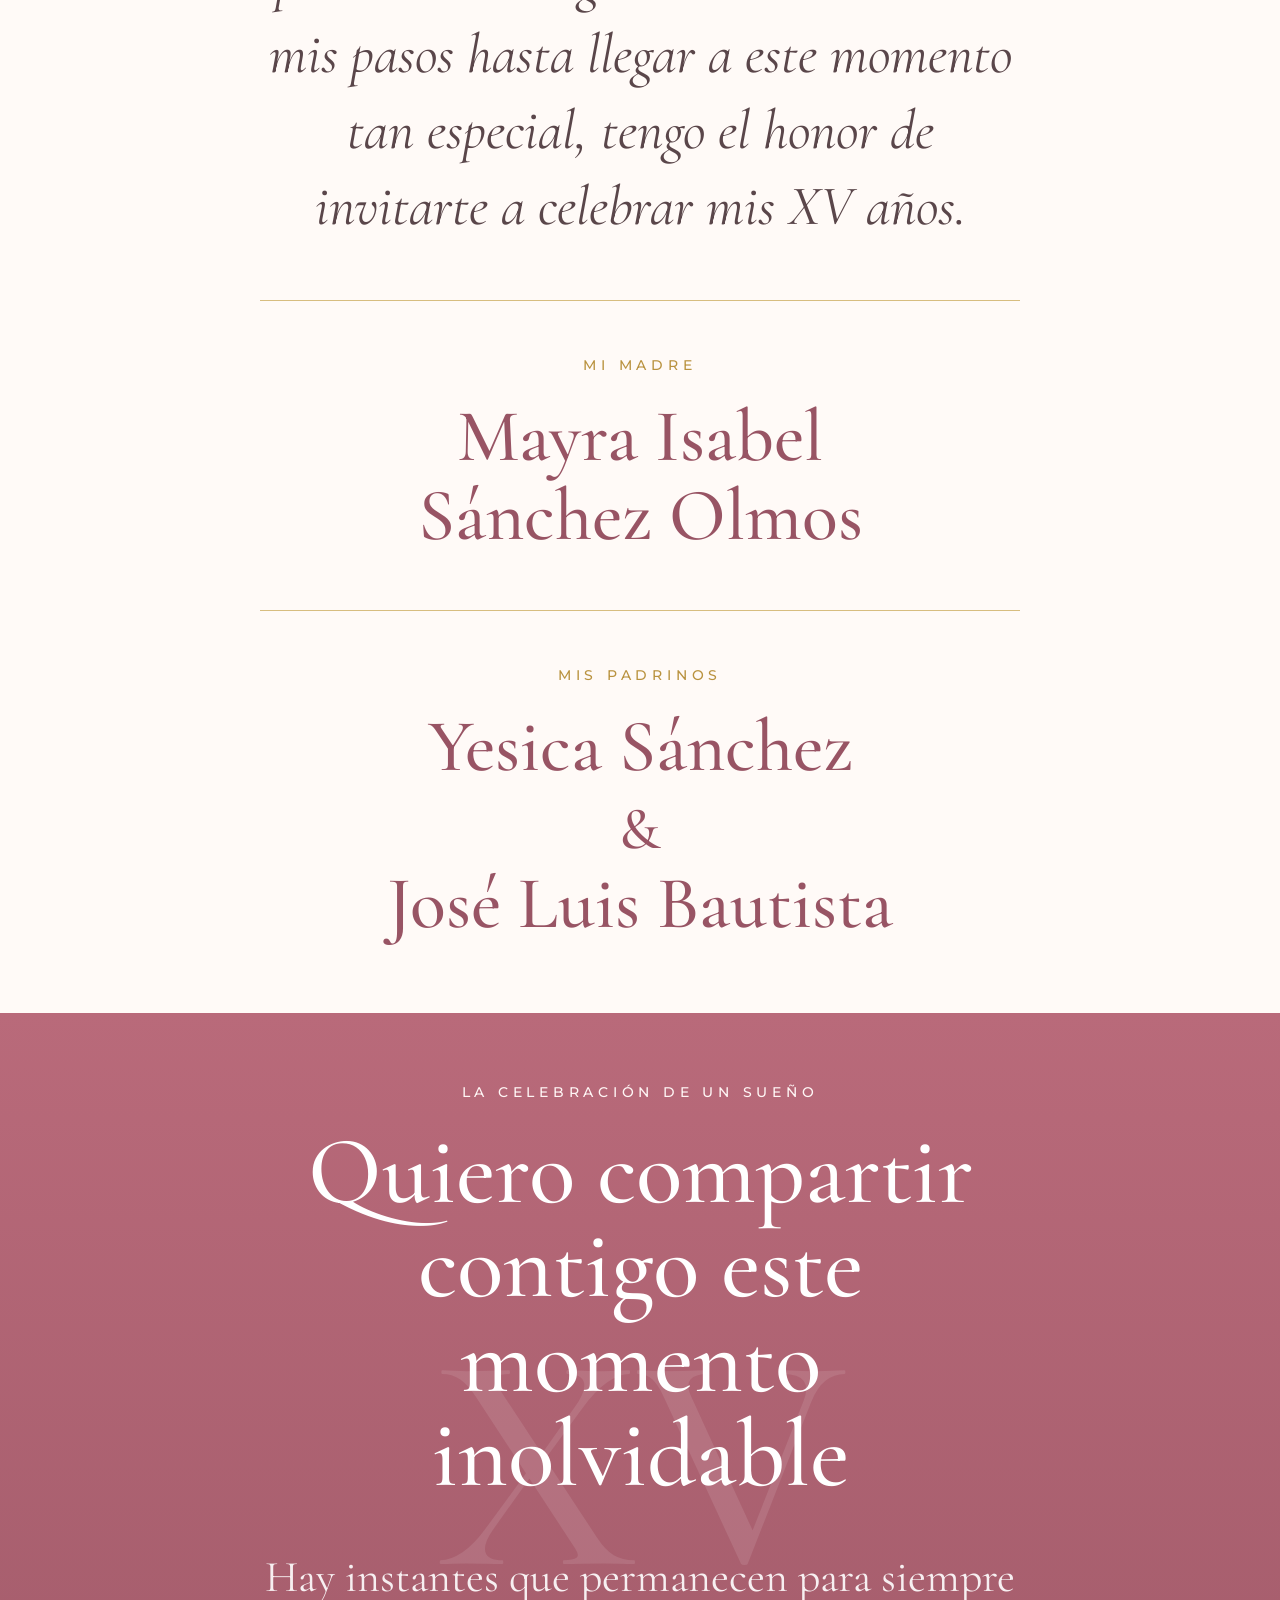
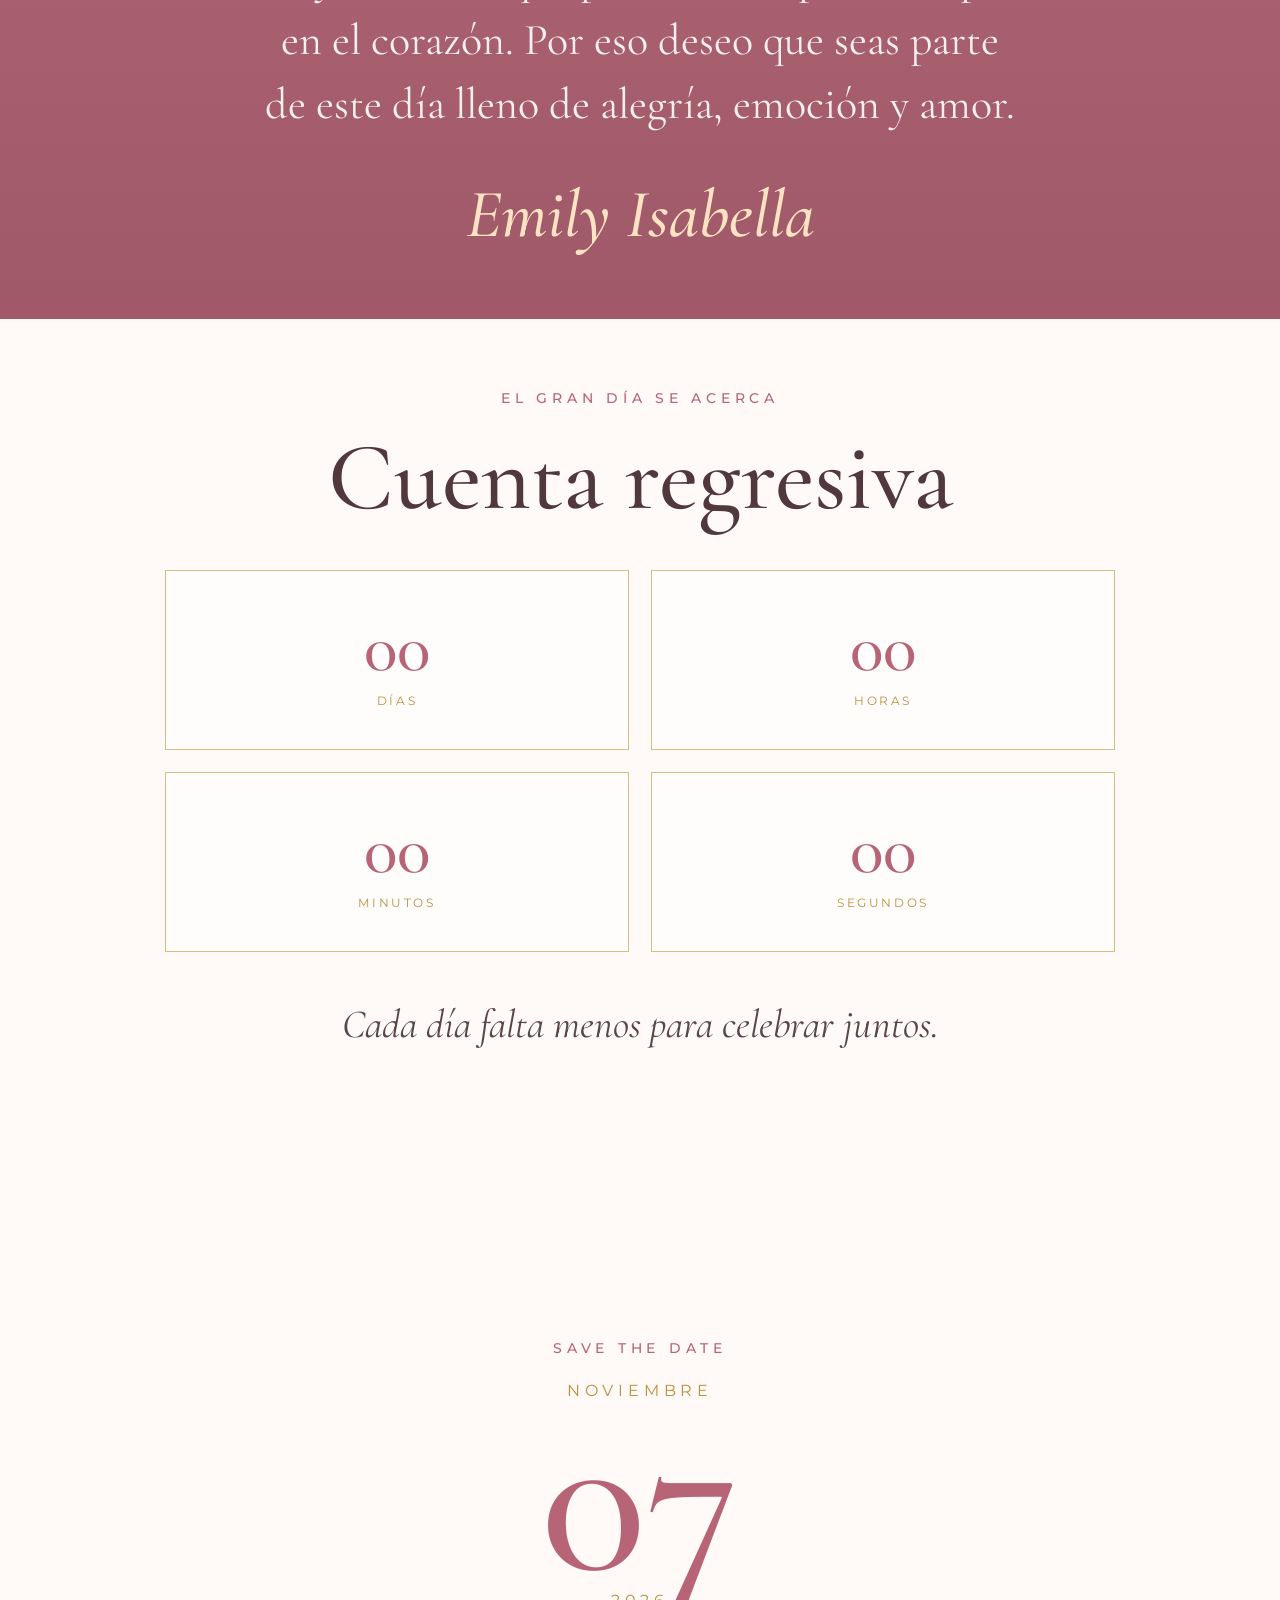
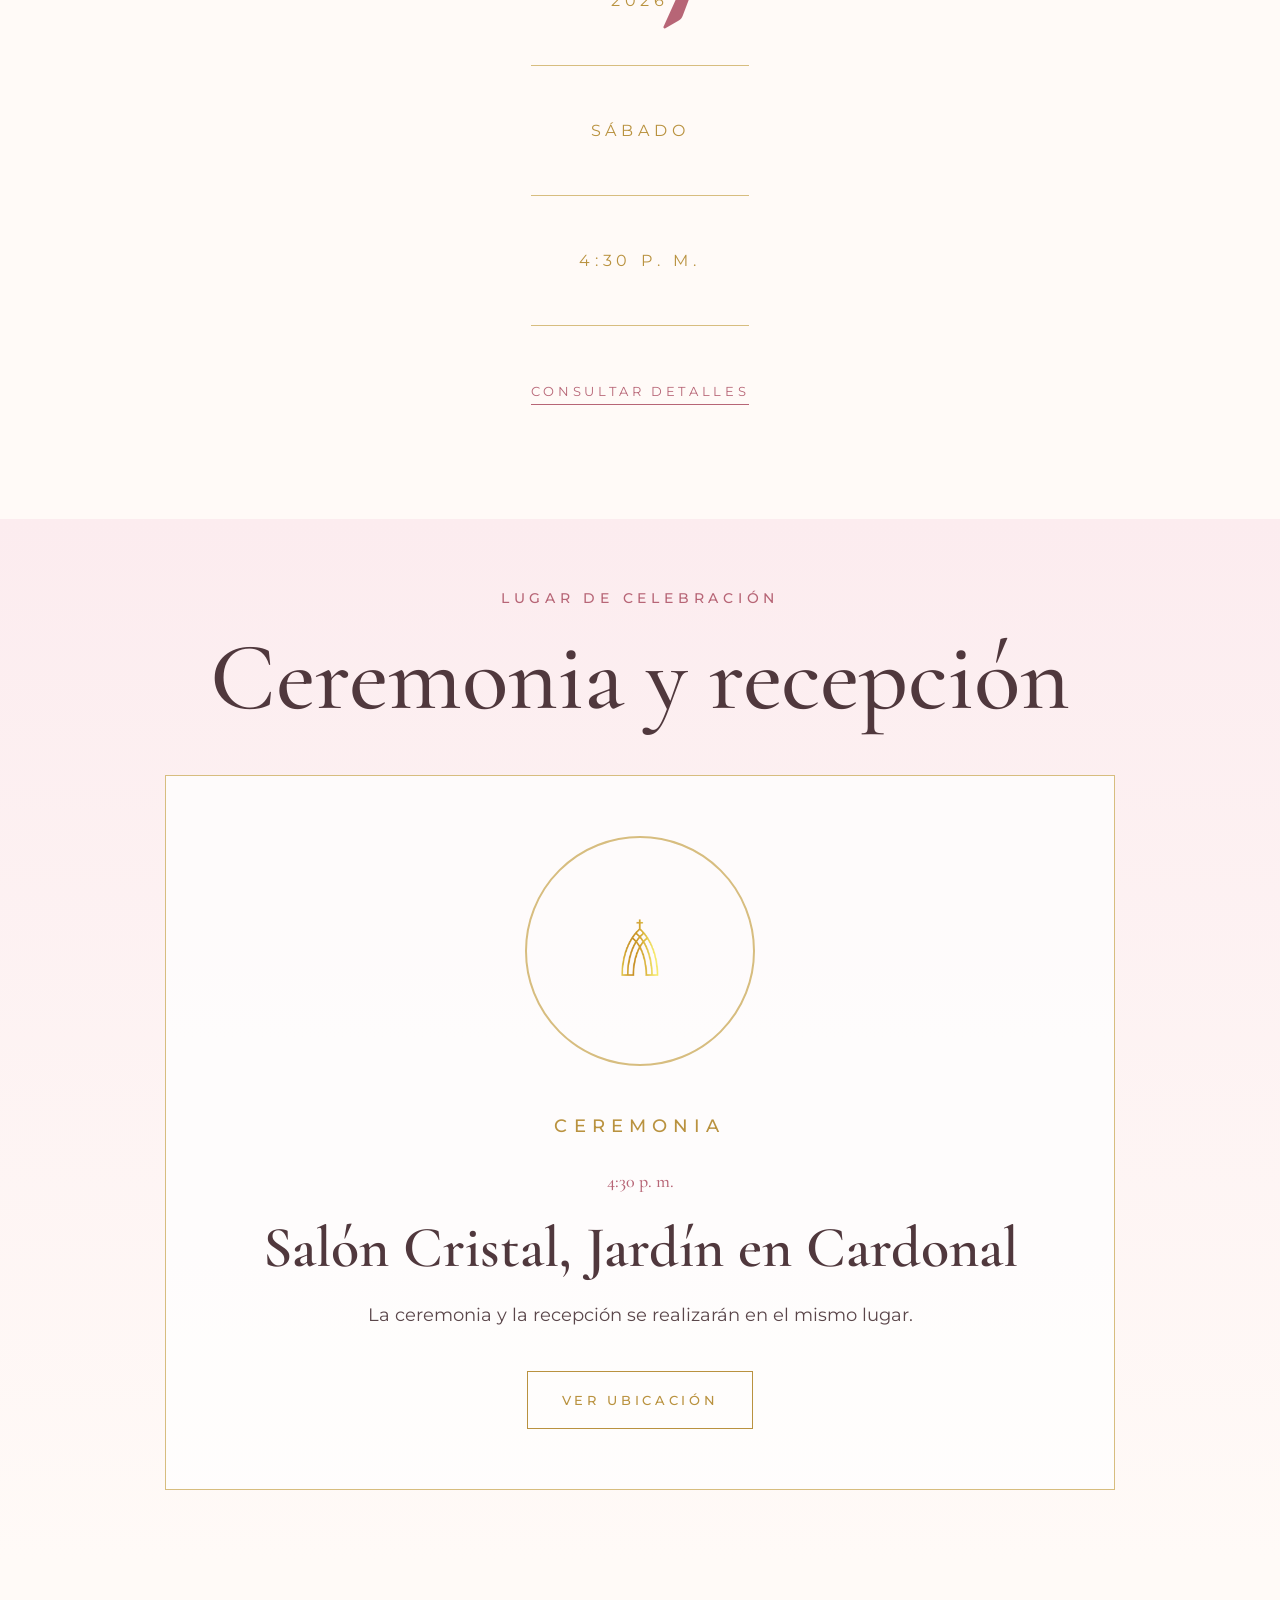
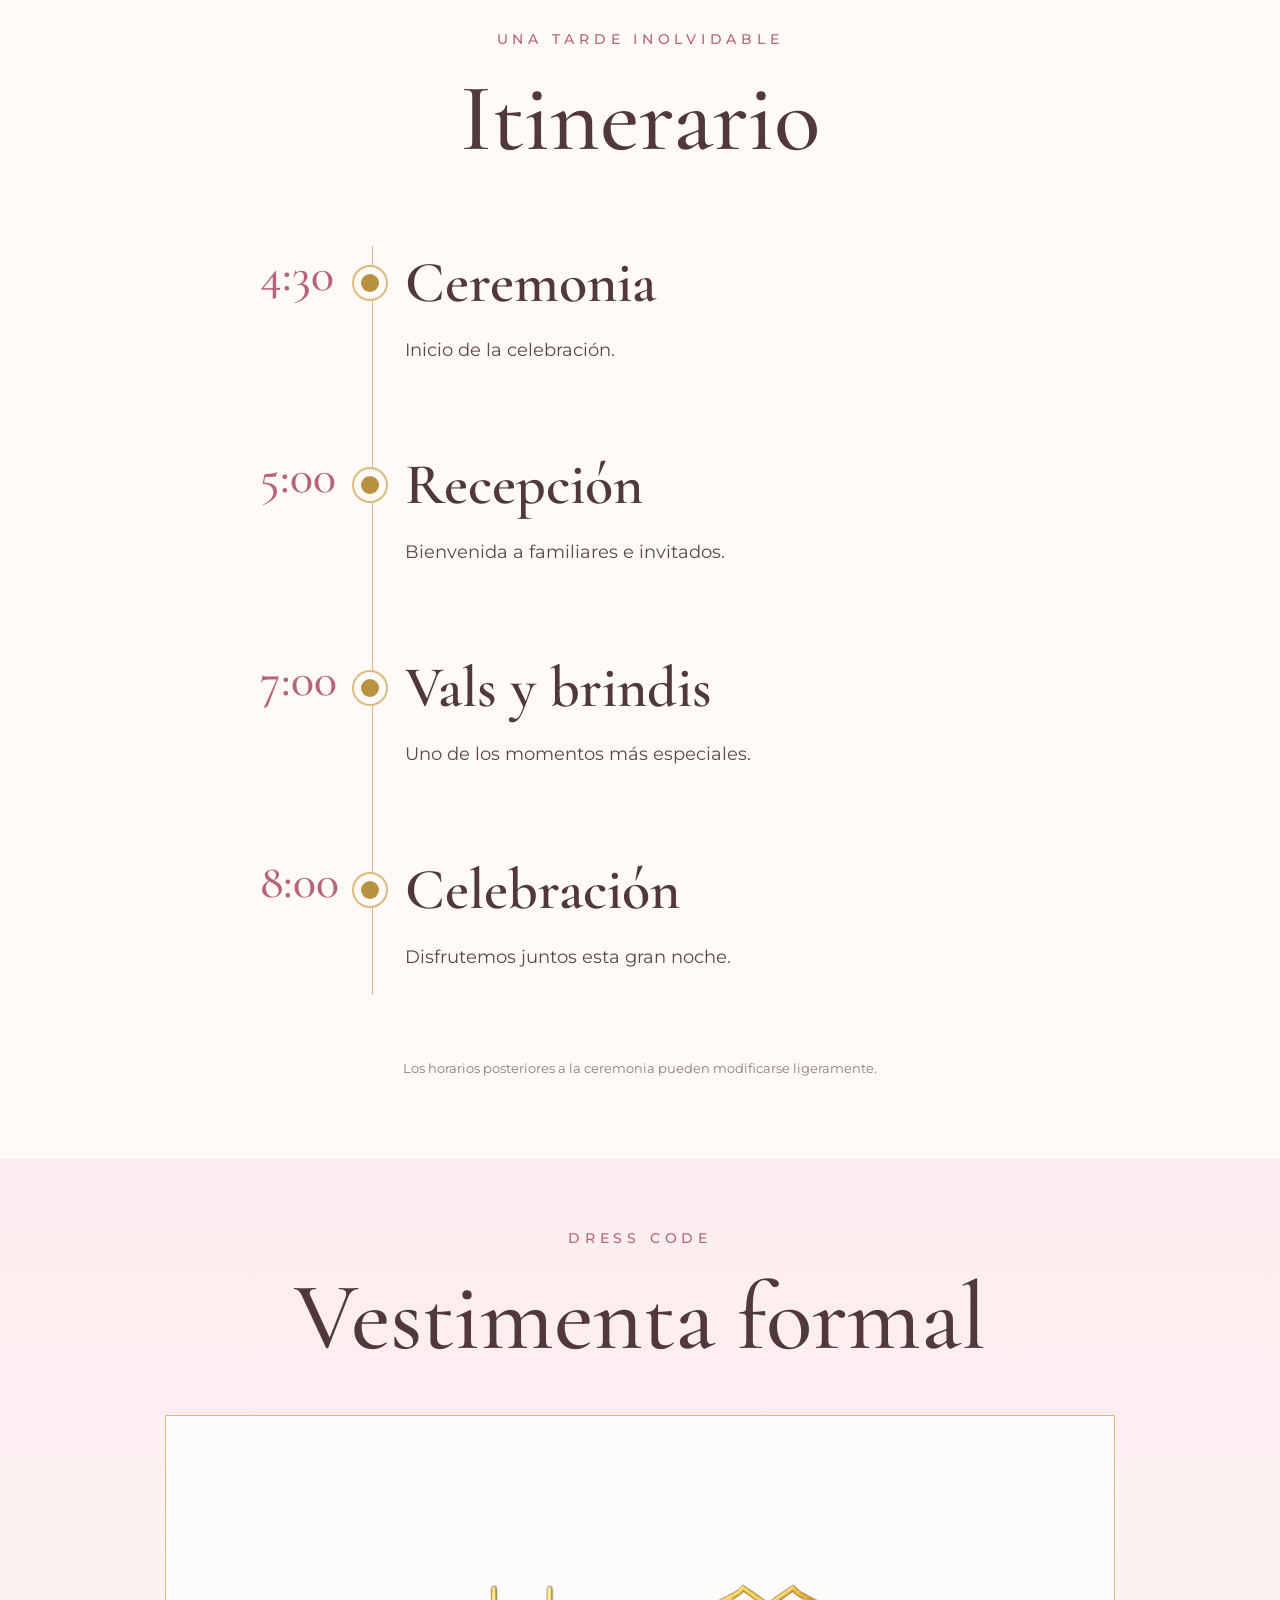
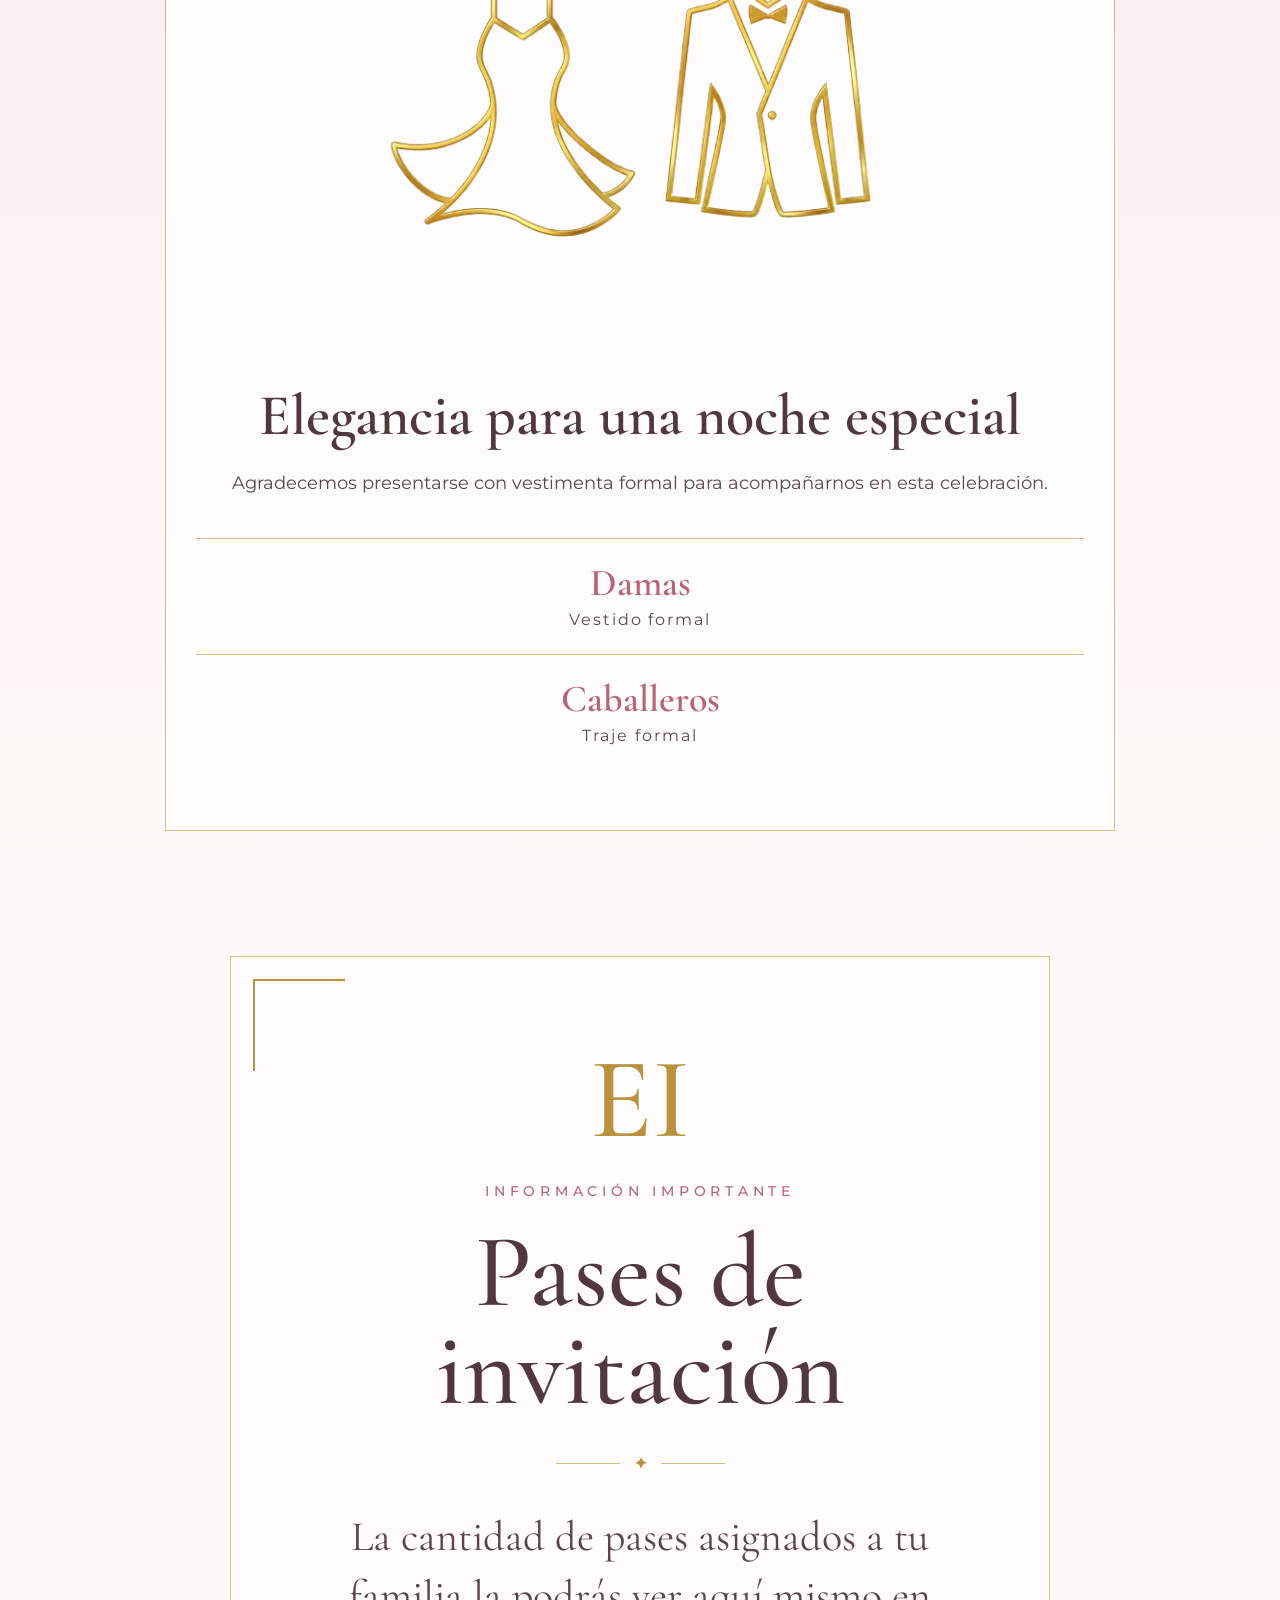
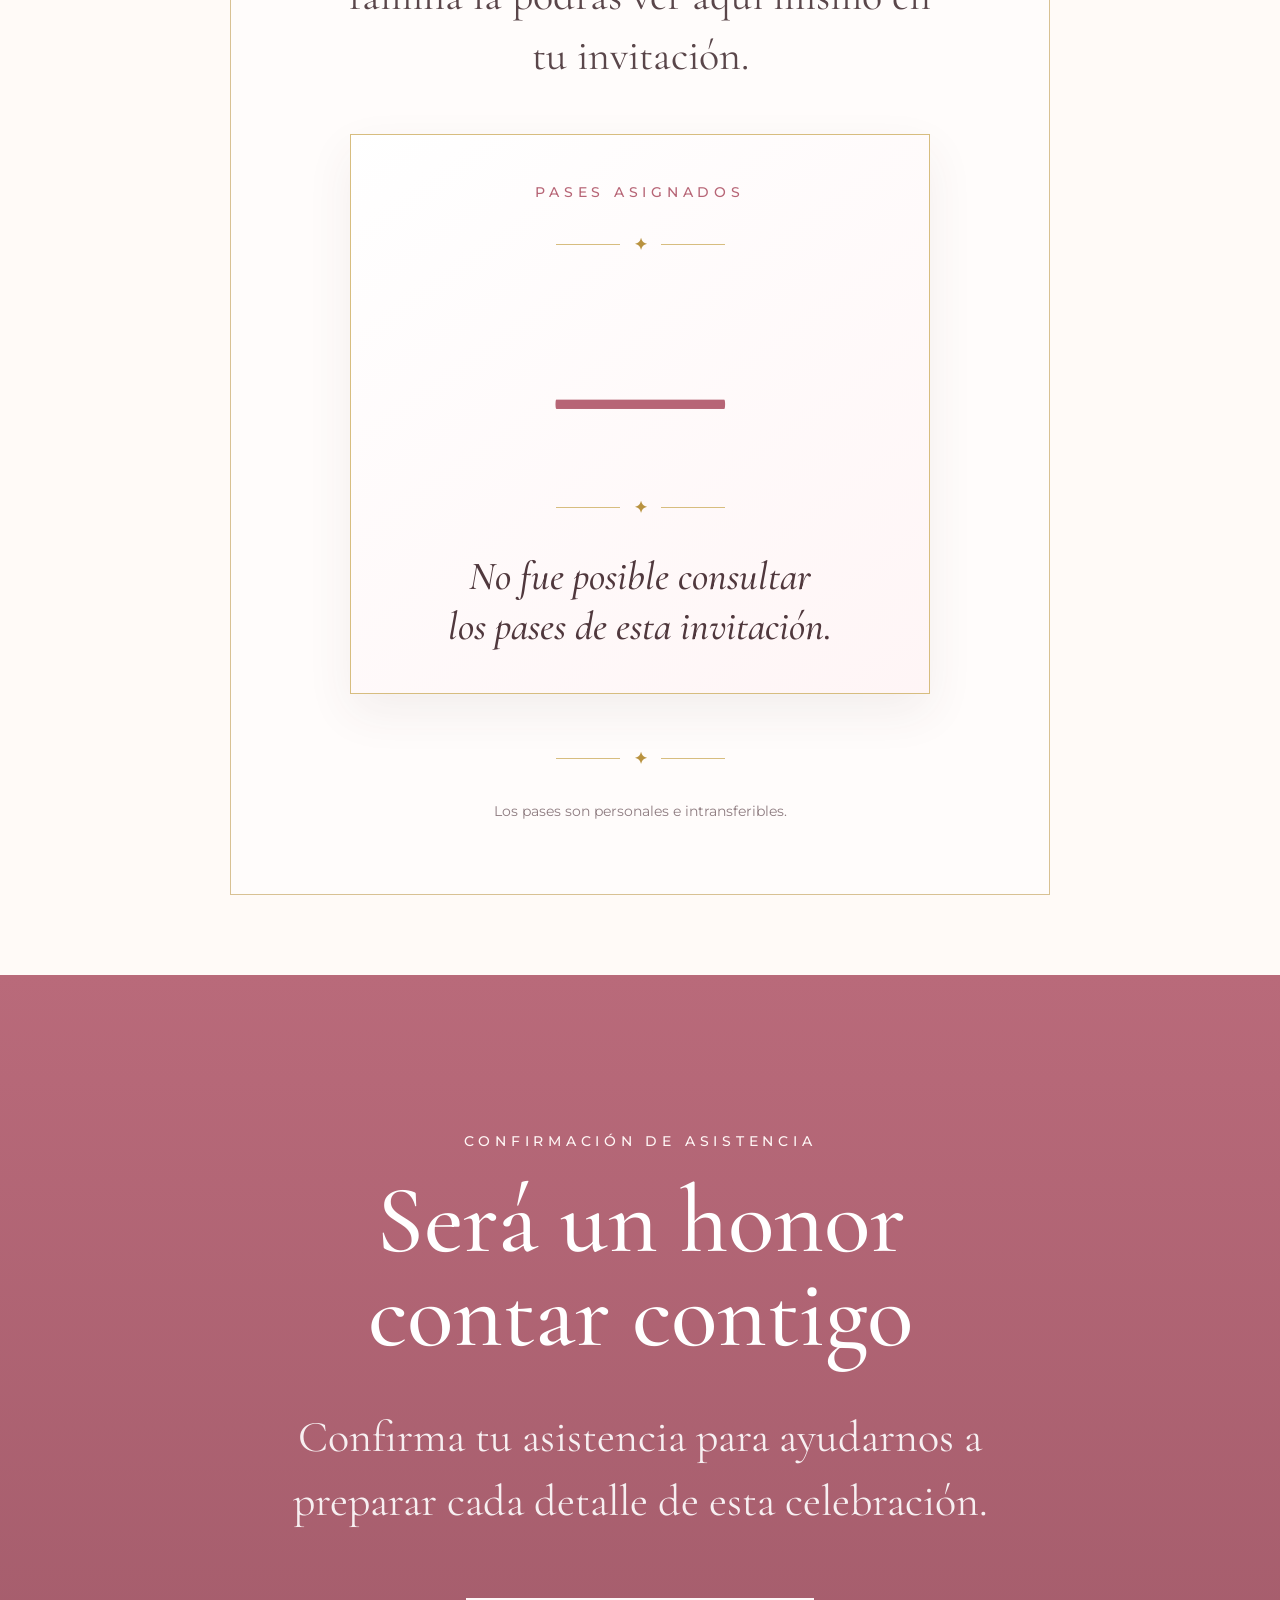
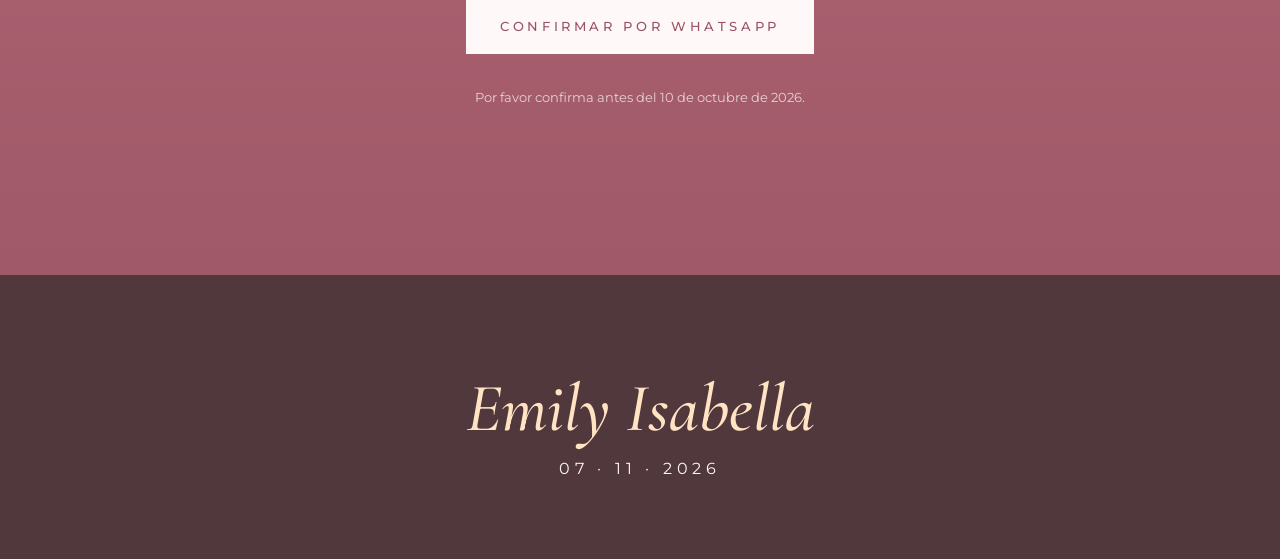
==== commit 17f3b261: "Update reception time and event name in itinerary" ====
--- a/index.html
+++ b/index.html
@@ -148,9 +148,9 @@
 
         <div class="timeline">
           <div class="timeline-item"><time>4:30</time><div><h3>Ceremonia</h3><p>Inicio de la celebración.</p></div></div>
-          <div class="timeline-item"><time>5:30</time><div><h3>Recepción</h3><p>Bienvenida a familiares e invitados.</p></div></div>
+          <div class="timeline-item"><time>5:00</time><div><h3>Recepción</h3><p>Bienvenida a familiares e invitados.</p></div></div>
           <div class="timeline-item"><time>7:00</time><div><h3>Vals y brindis</h3><p>Uno de los momentos más especiales.</p></div></div>
-          <div class="timeline-item"><time>8:00</time><div><h3>Cena y celebración</h3><p>Disfrutemos juntos esta gran noche.</p></div></div>
+          <div class="timeline-item"><time>8:00</time><div><h3>Celebración</h3><p>Disfrutemos juntos esta gran noche.</p></div></div>
         </div>
 
         <p class="small-note">Los horarios posteriores a la ceremonia pueden modificarse ligeramente.</p>
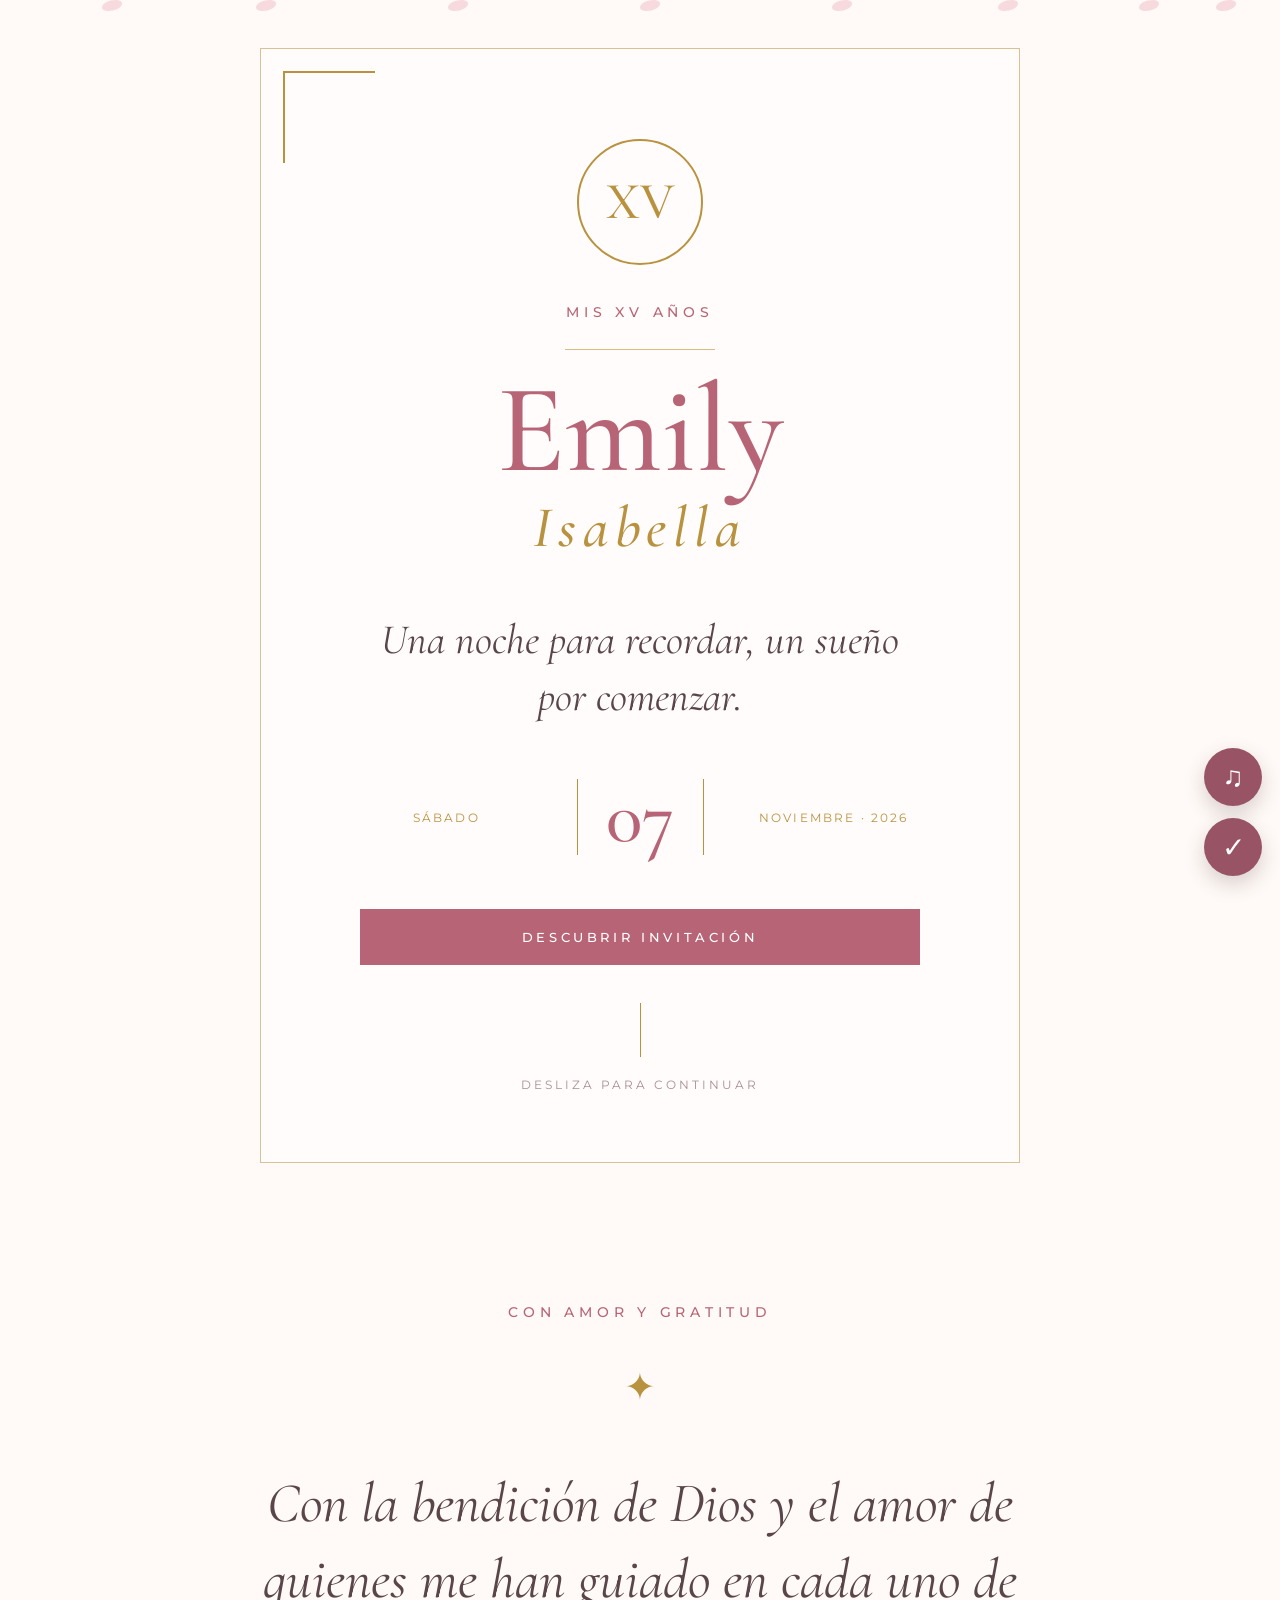
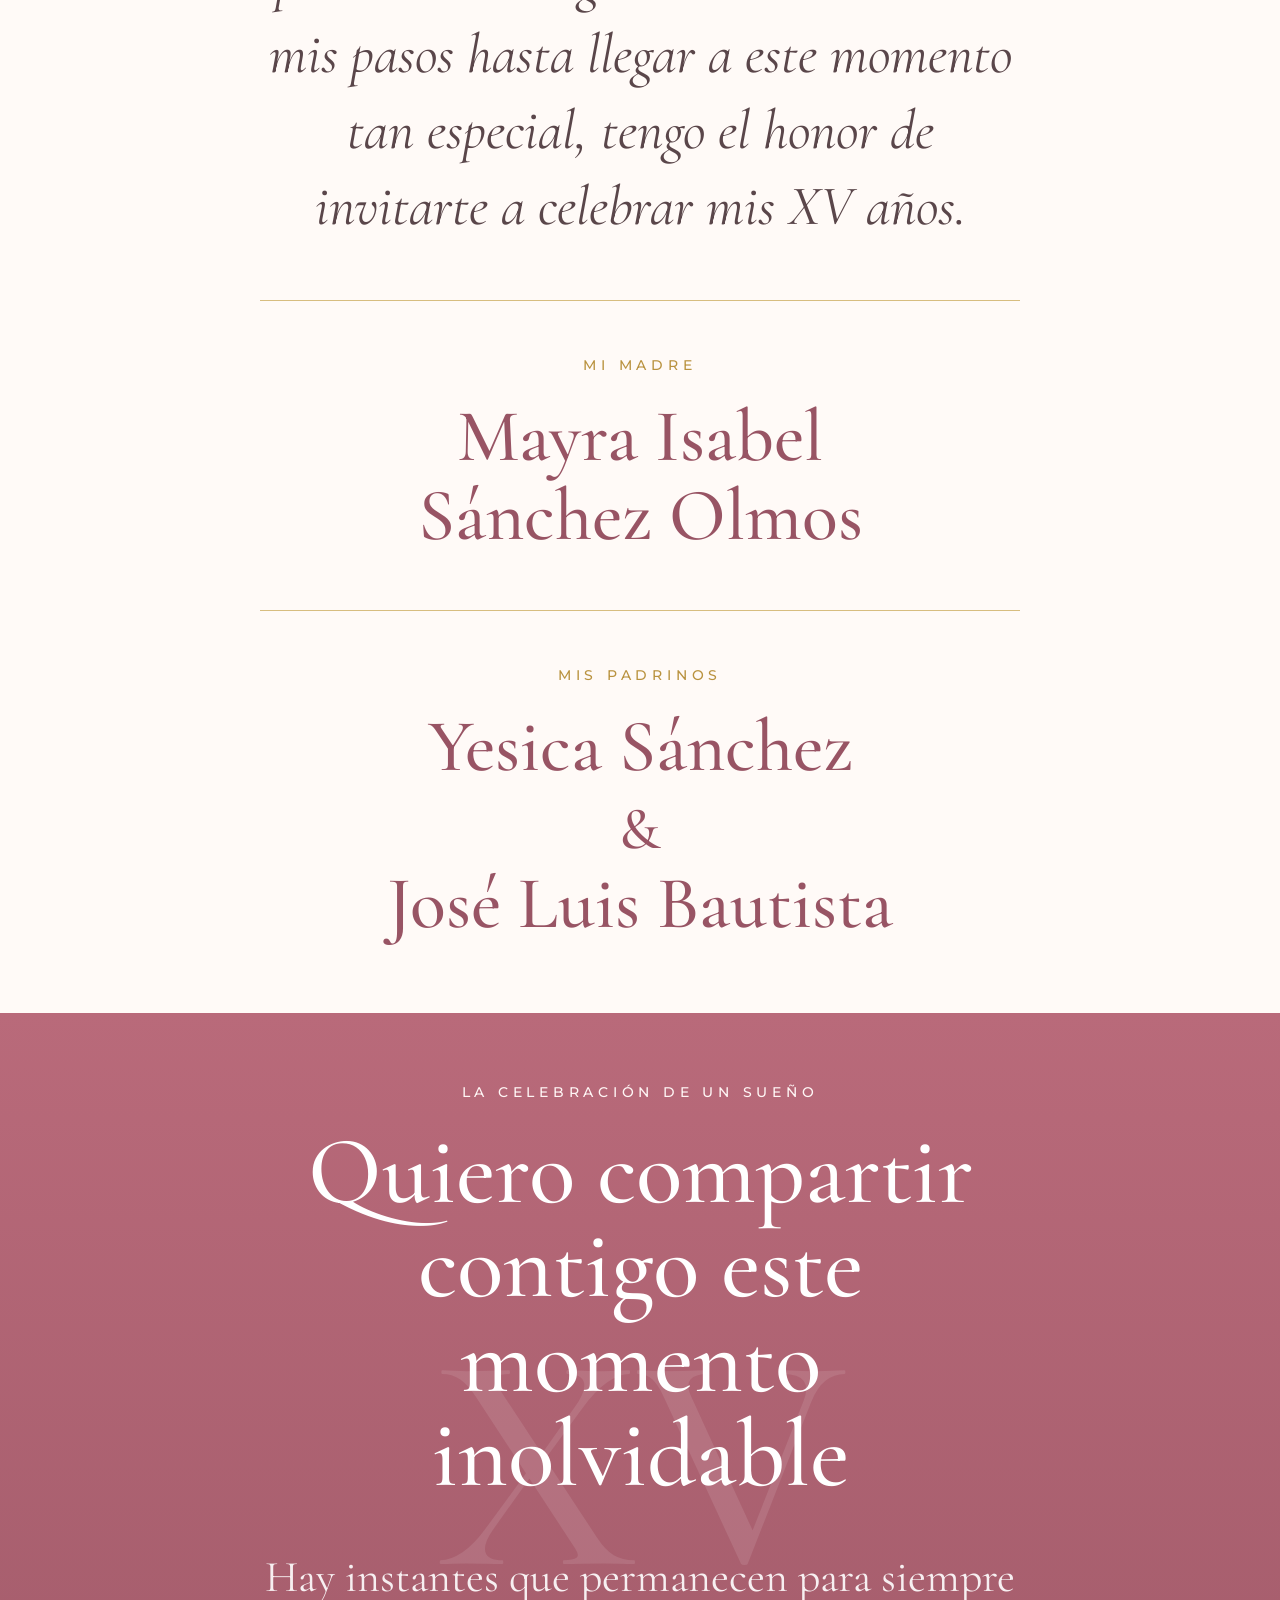
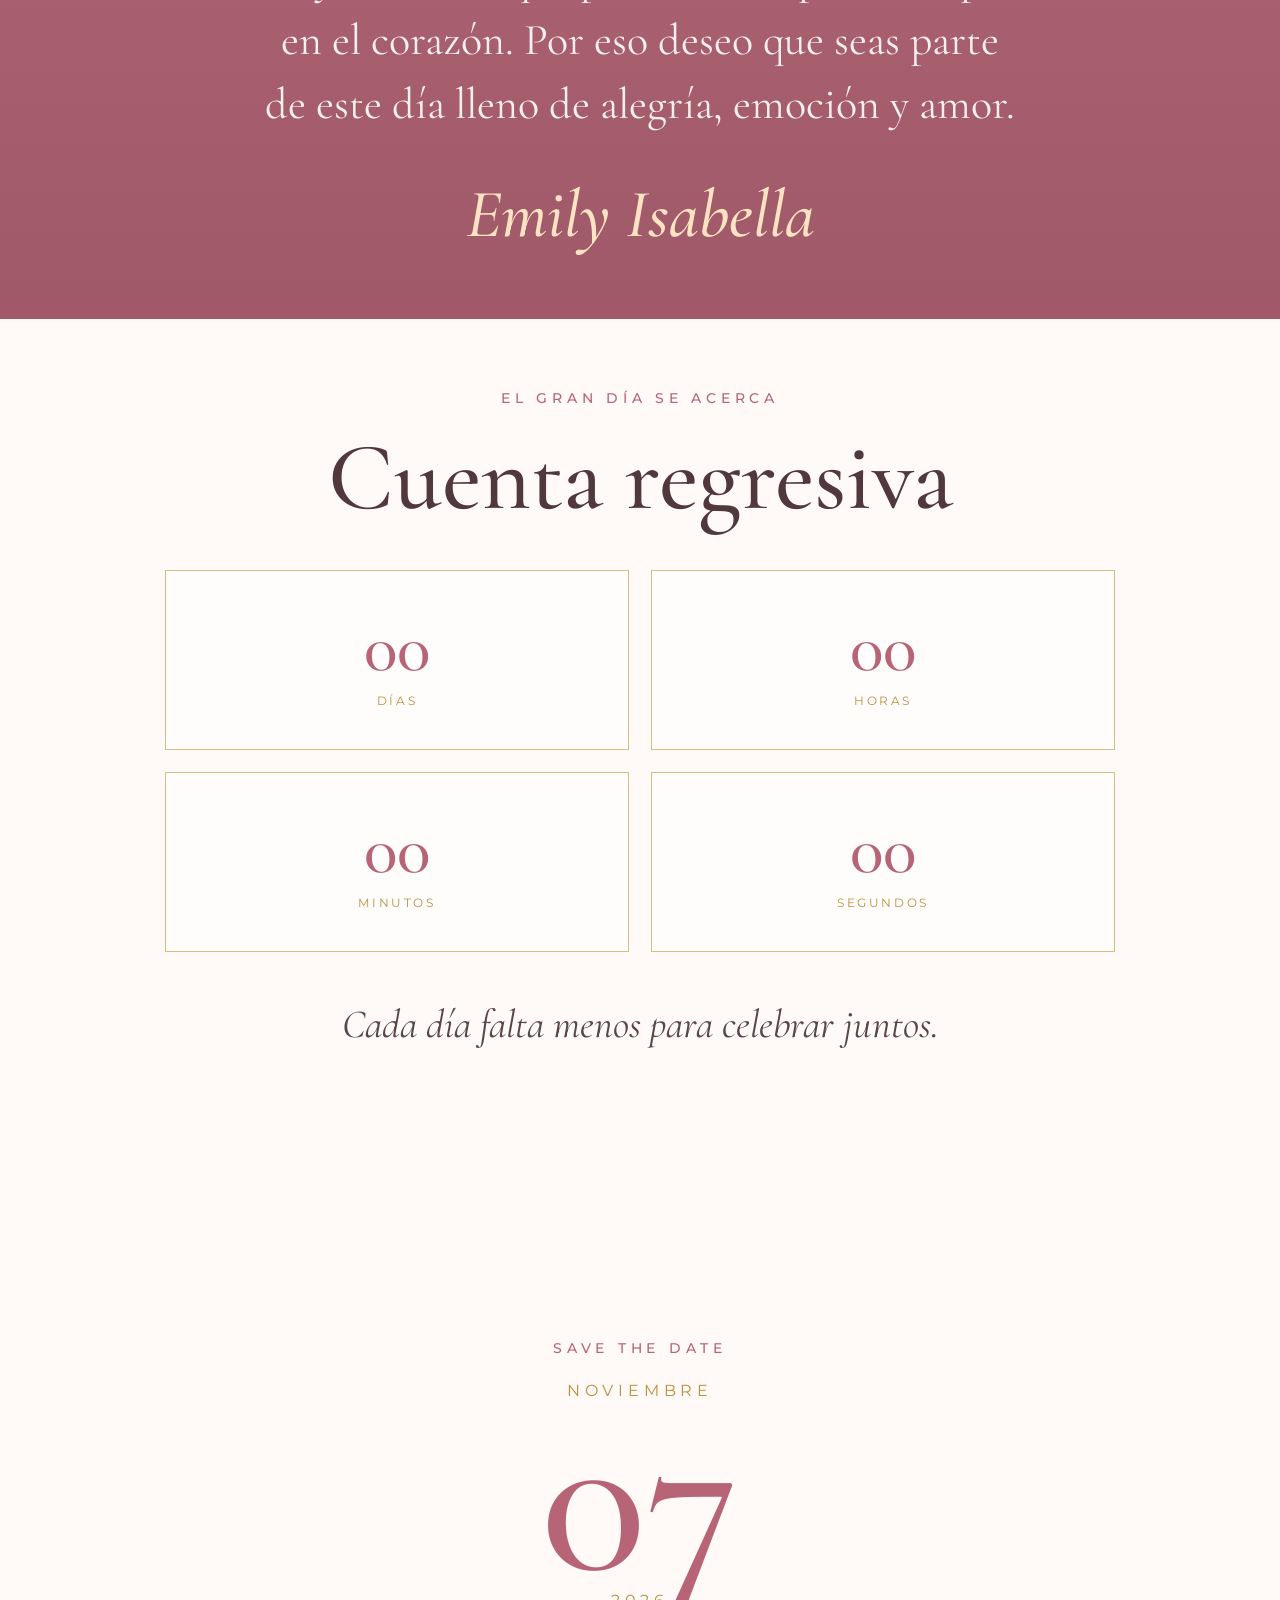
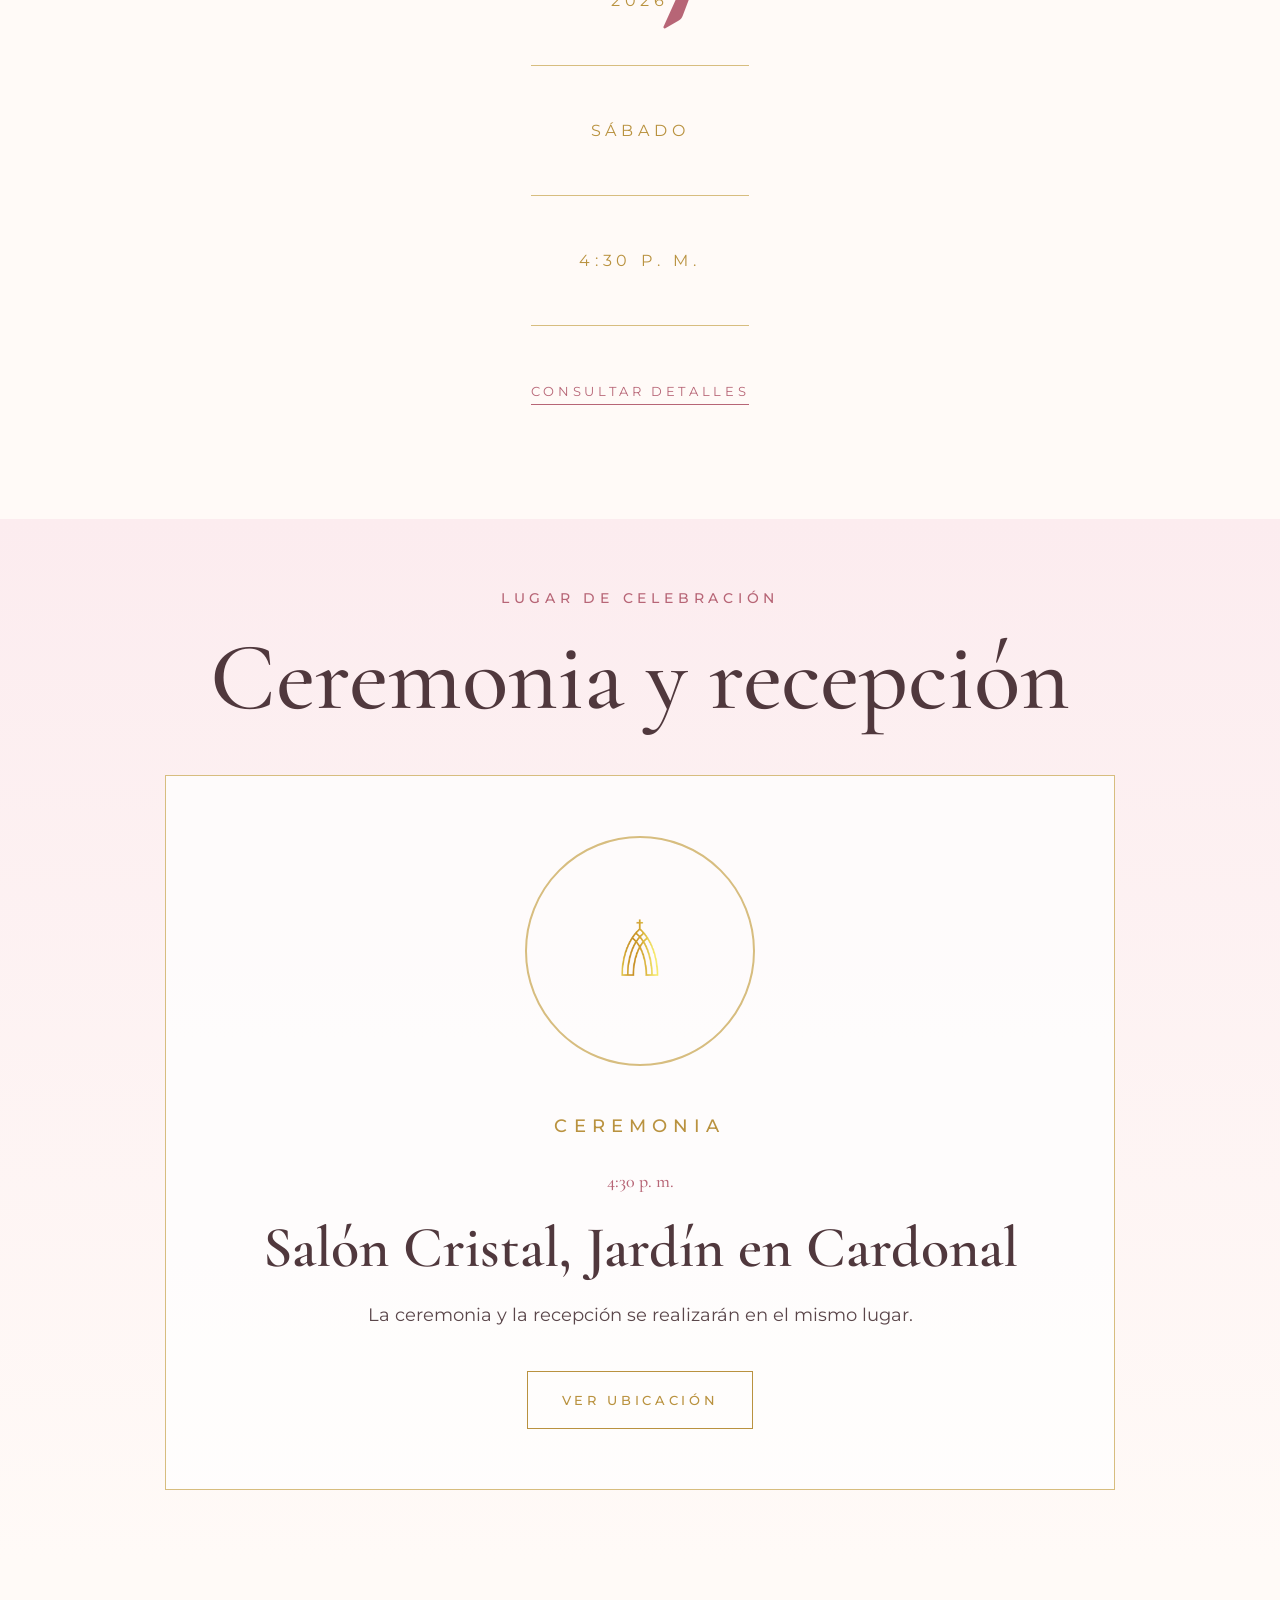
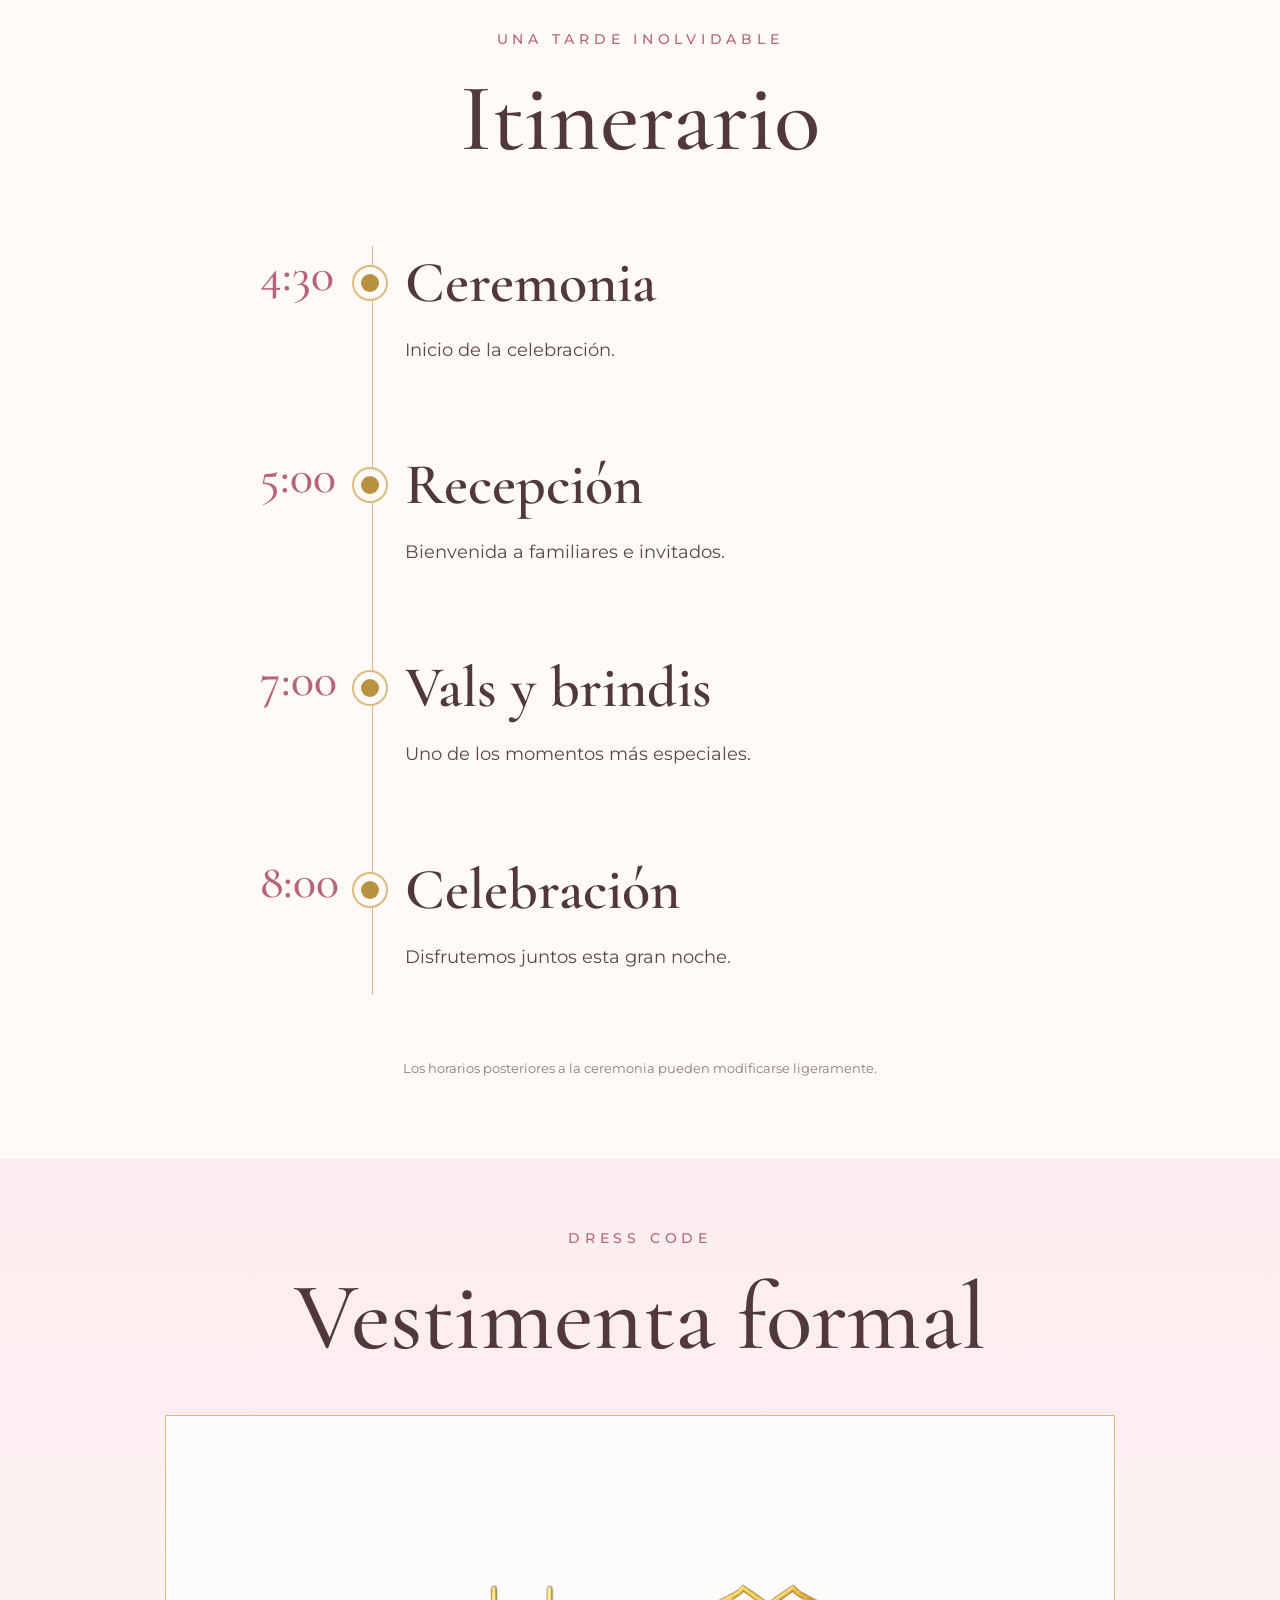
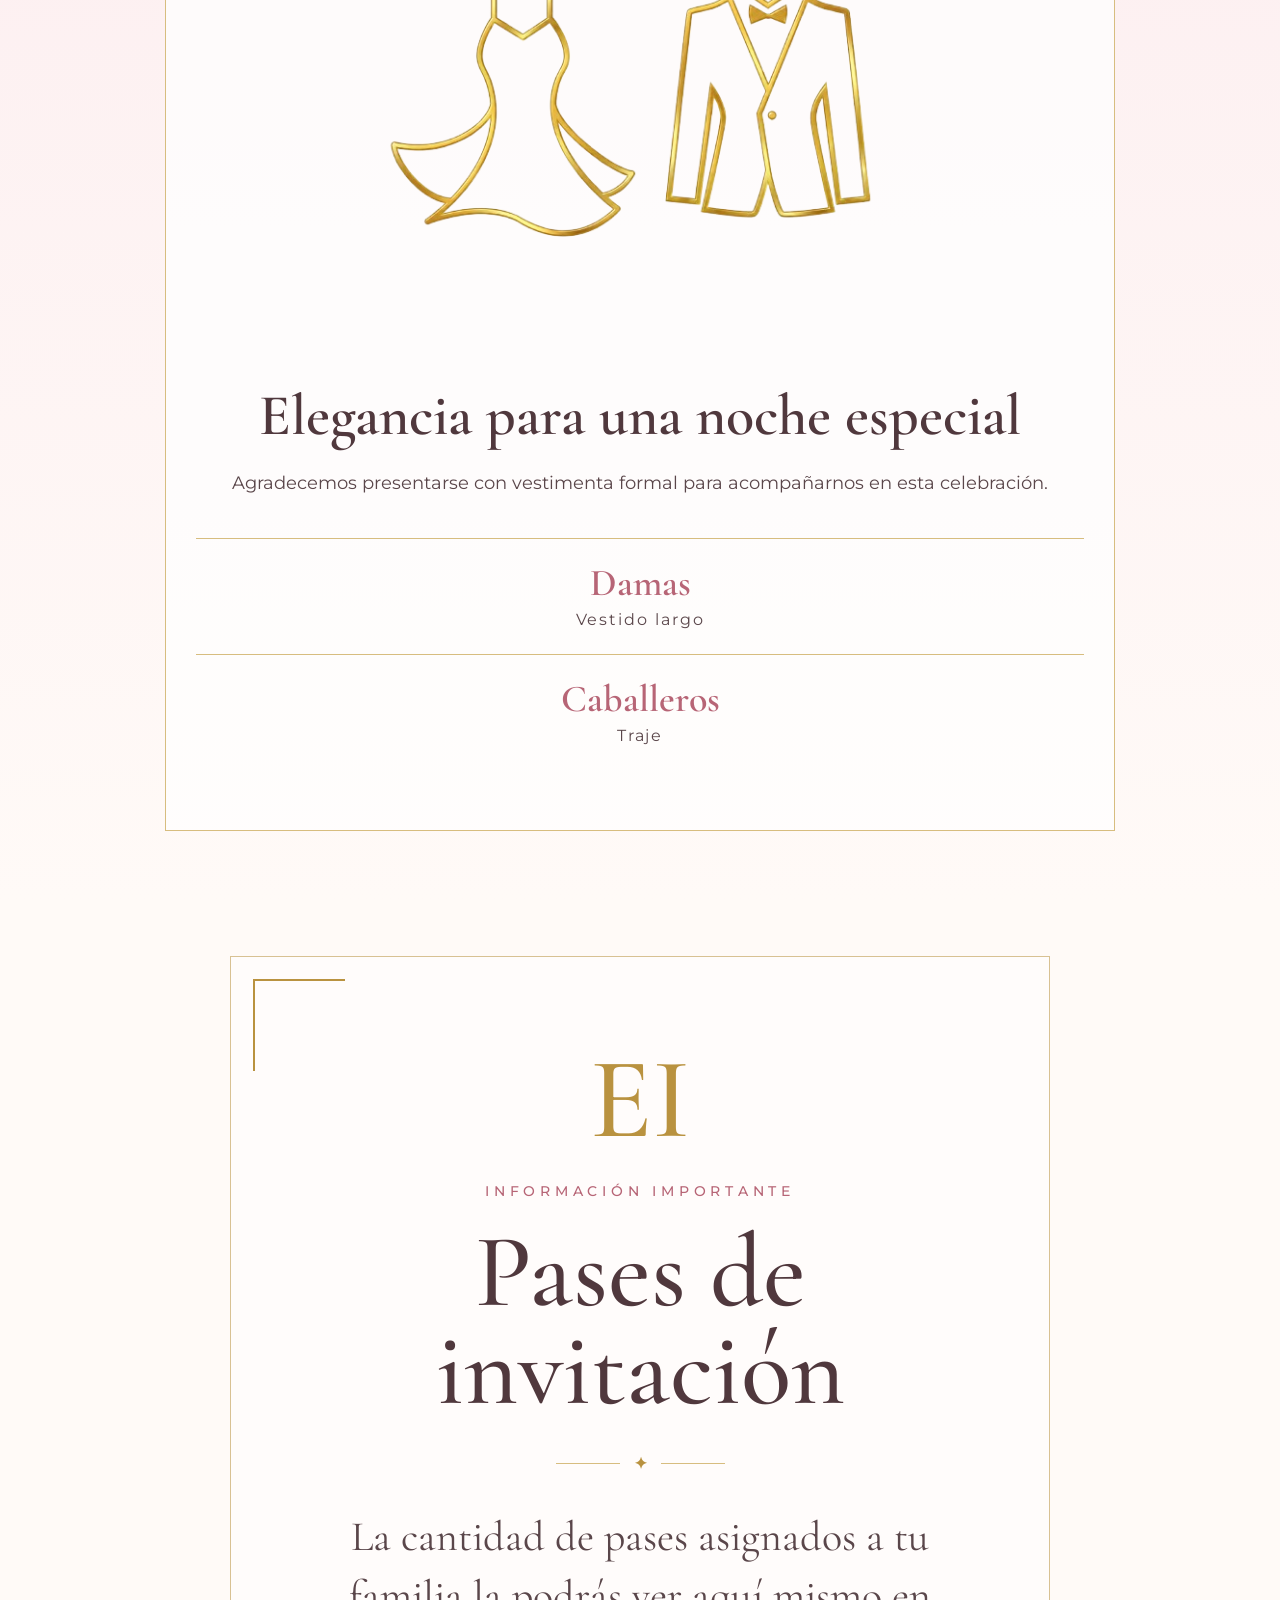
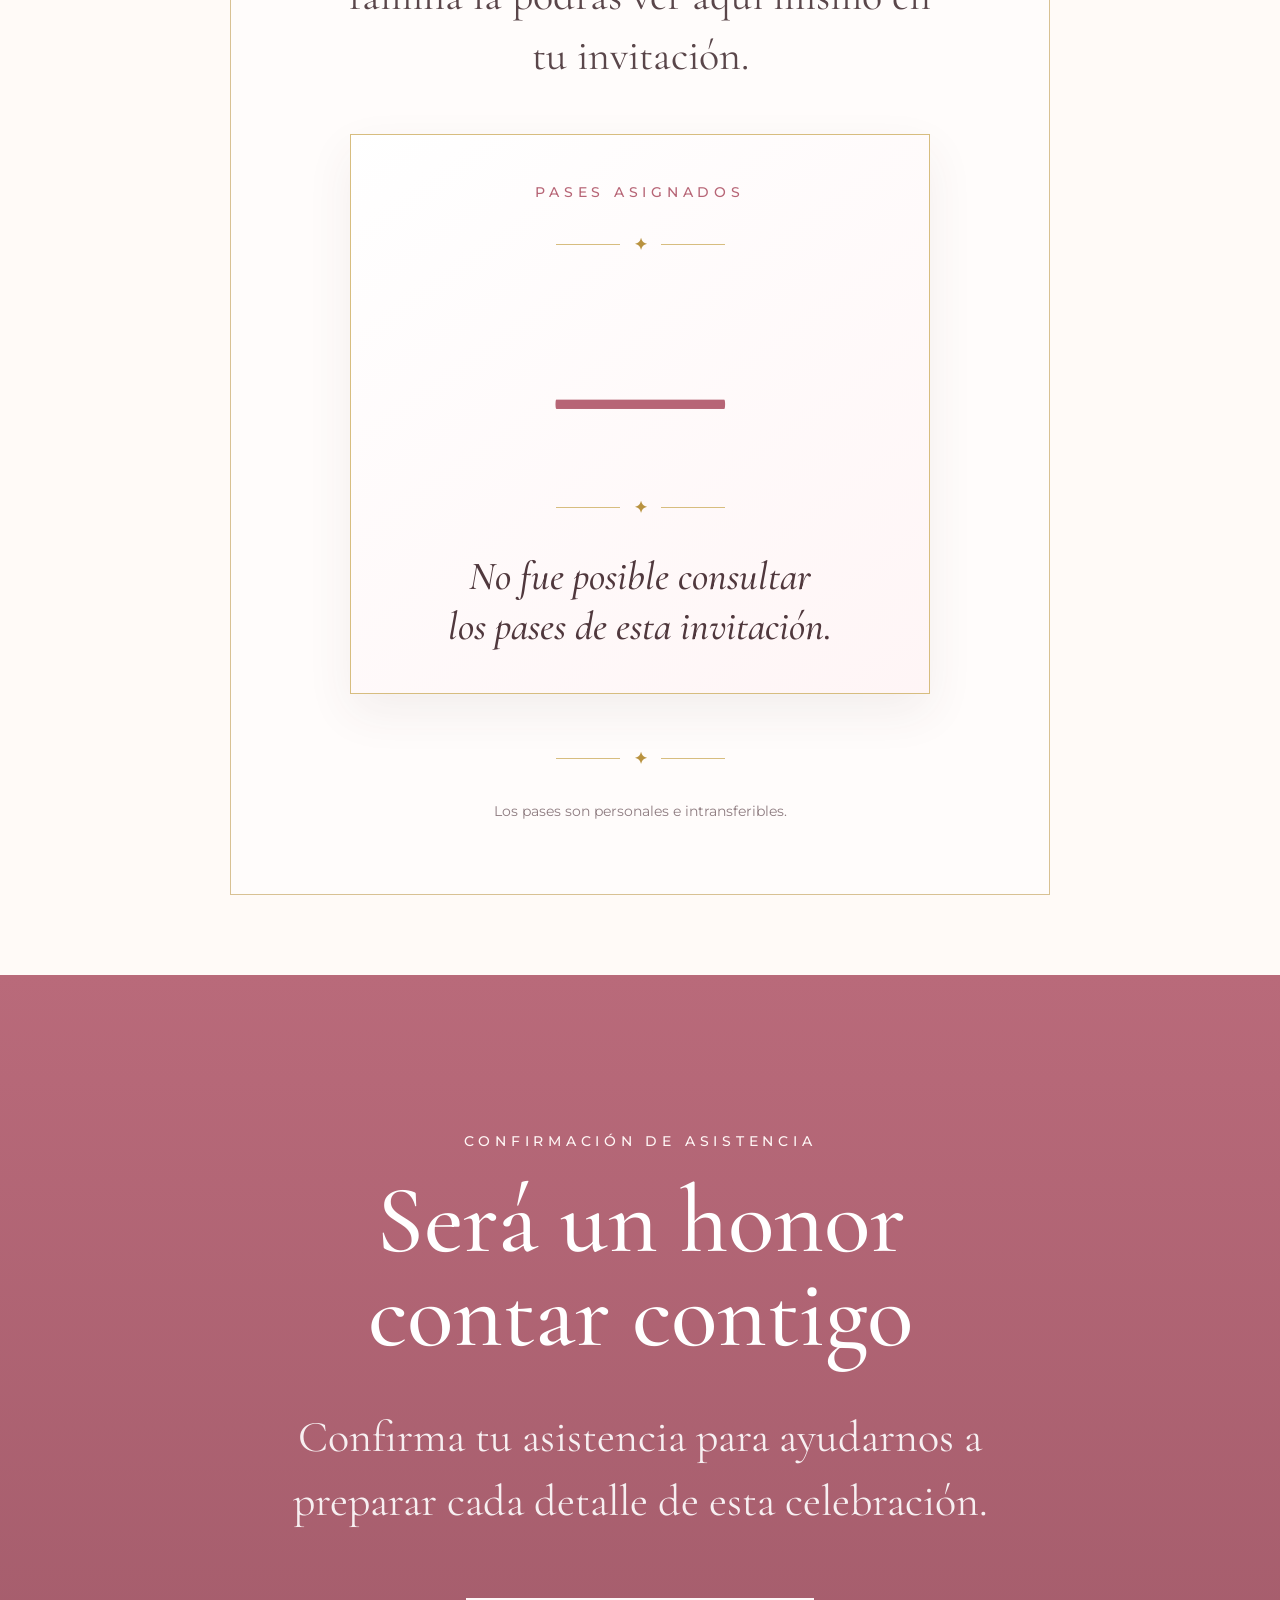
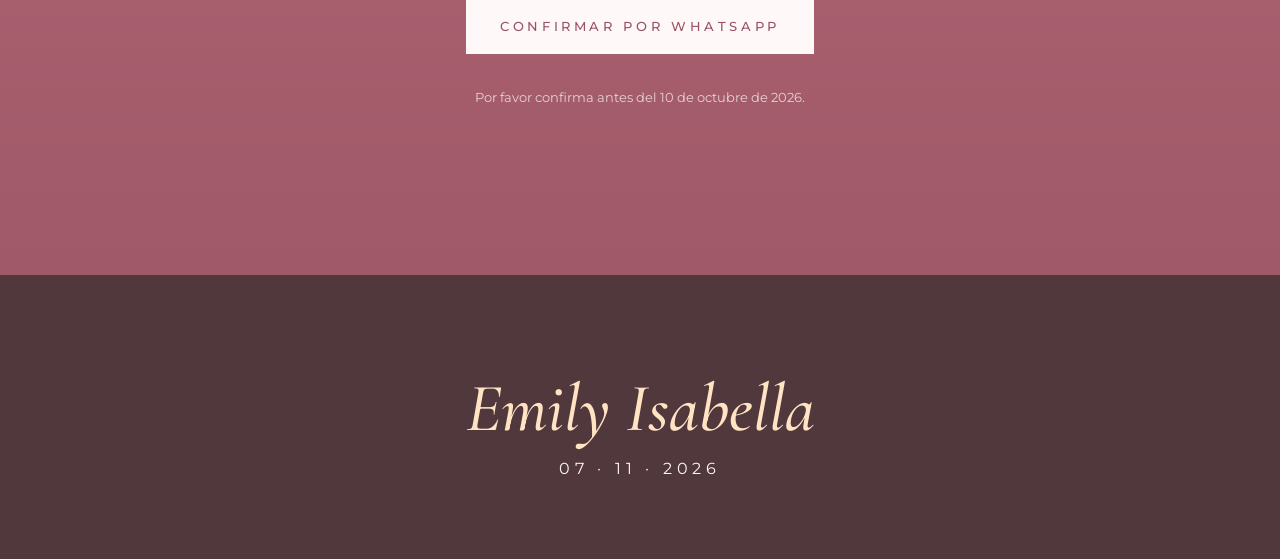
==== commit e2c877f1: "Update dress code options in index.html" ====
--- a/index.html
+++ b/index.html
@@ -168,8 +168,8 @@
           <p>Agradecemos presentarse con vestimenta formal para acompañarnos en esta celebración.</p>
 
           <div class="dress-options">
-            <div><strong>Damas</strong><span>Vestido formal</span></div>
-            <div><strong>Caballeros</strong><span>Traje formal</span></div>
+            <div><strong>Damas</strong><span>Vestido largo</span></div>
+            <div><strong>Caballeros</strong><span>Traje </span></div>
           </div>
         </div>
       </div>
